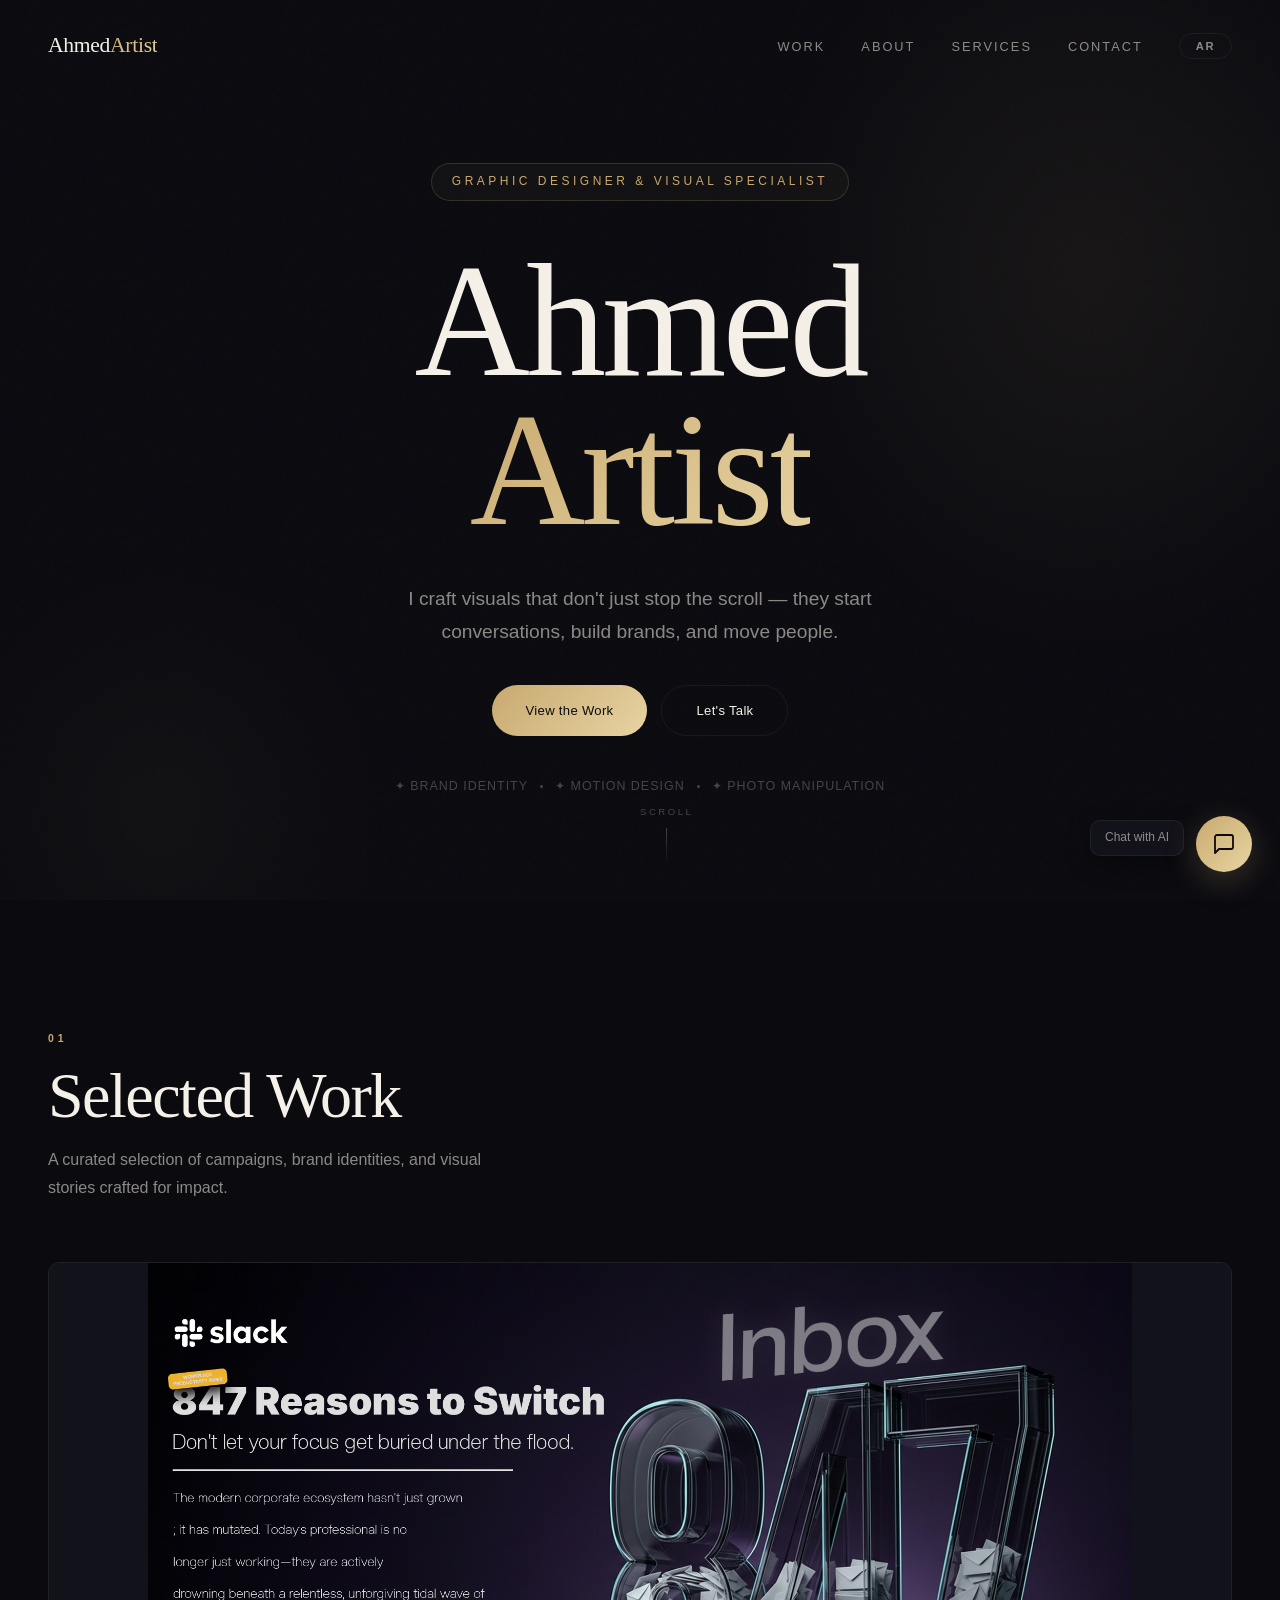
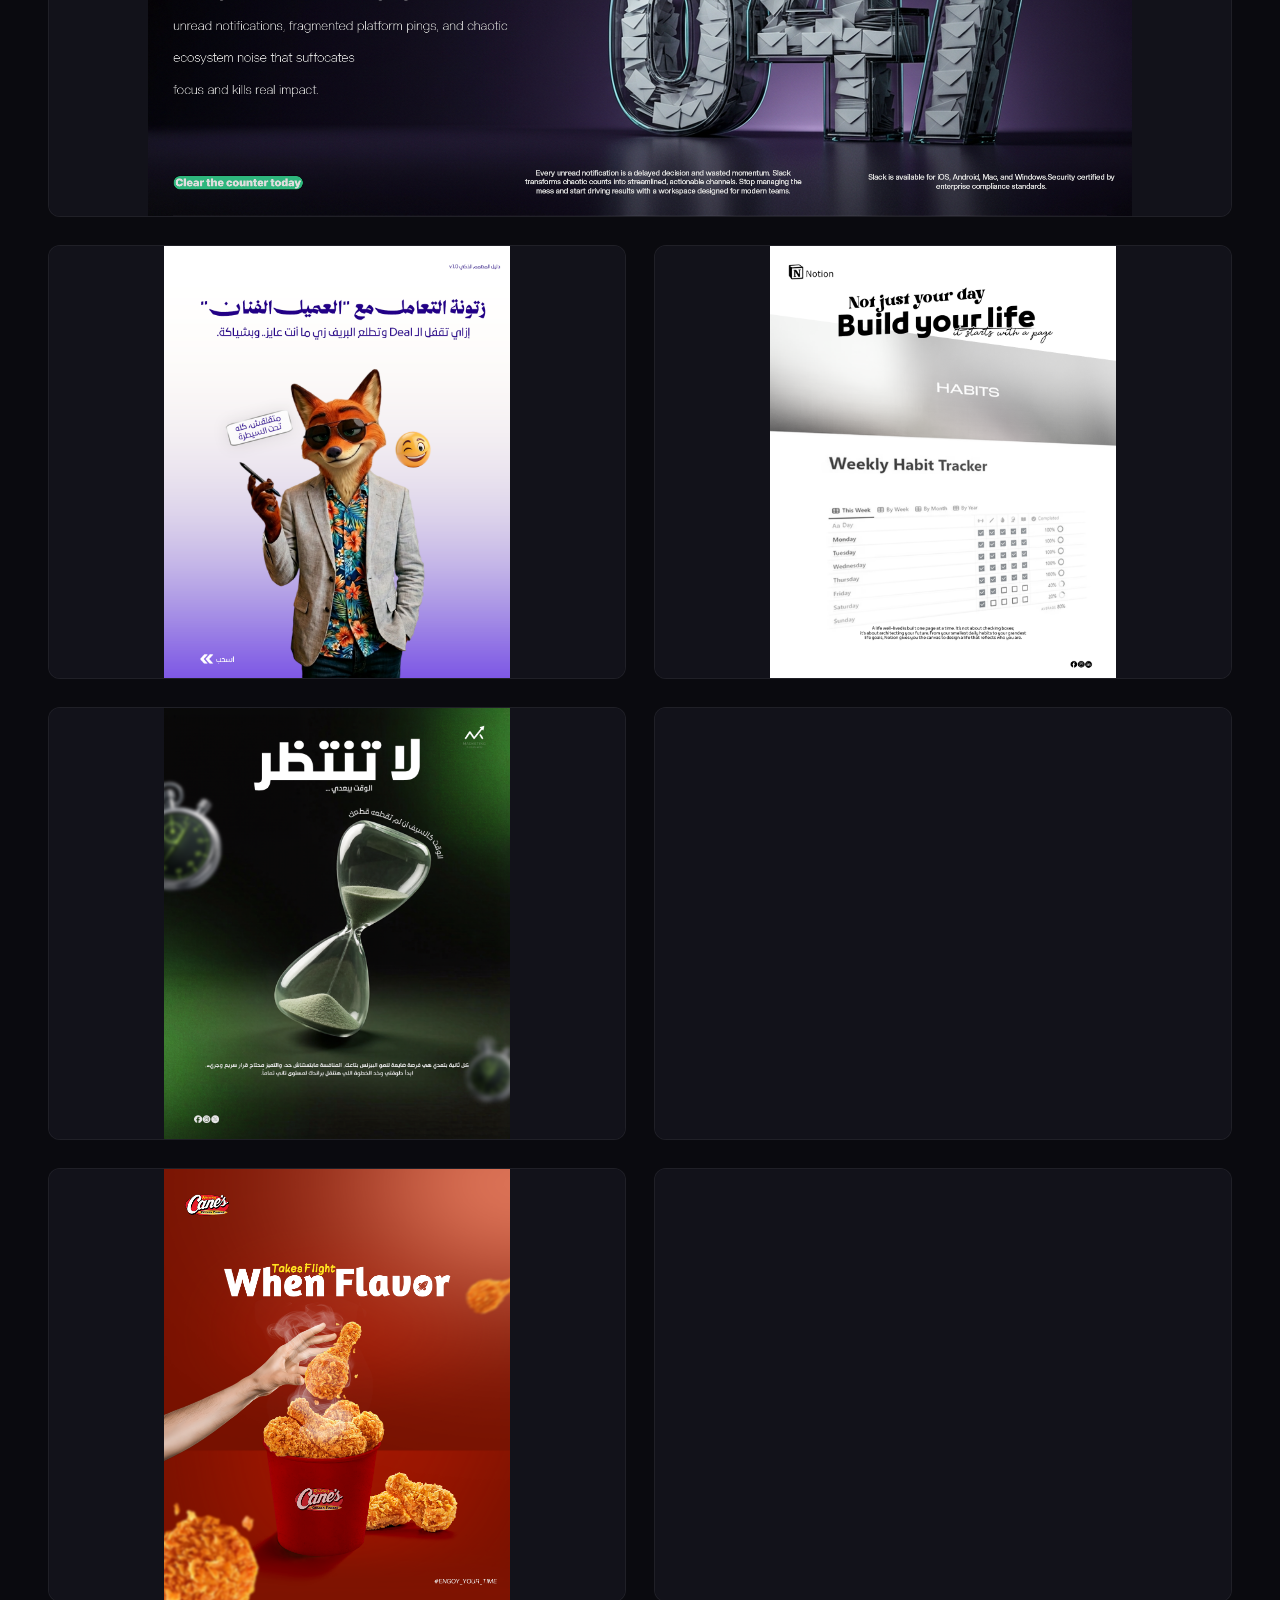
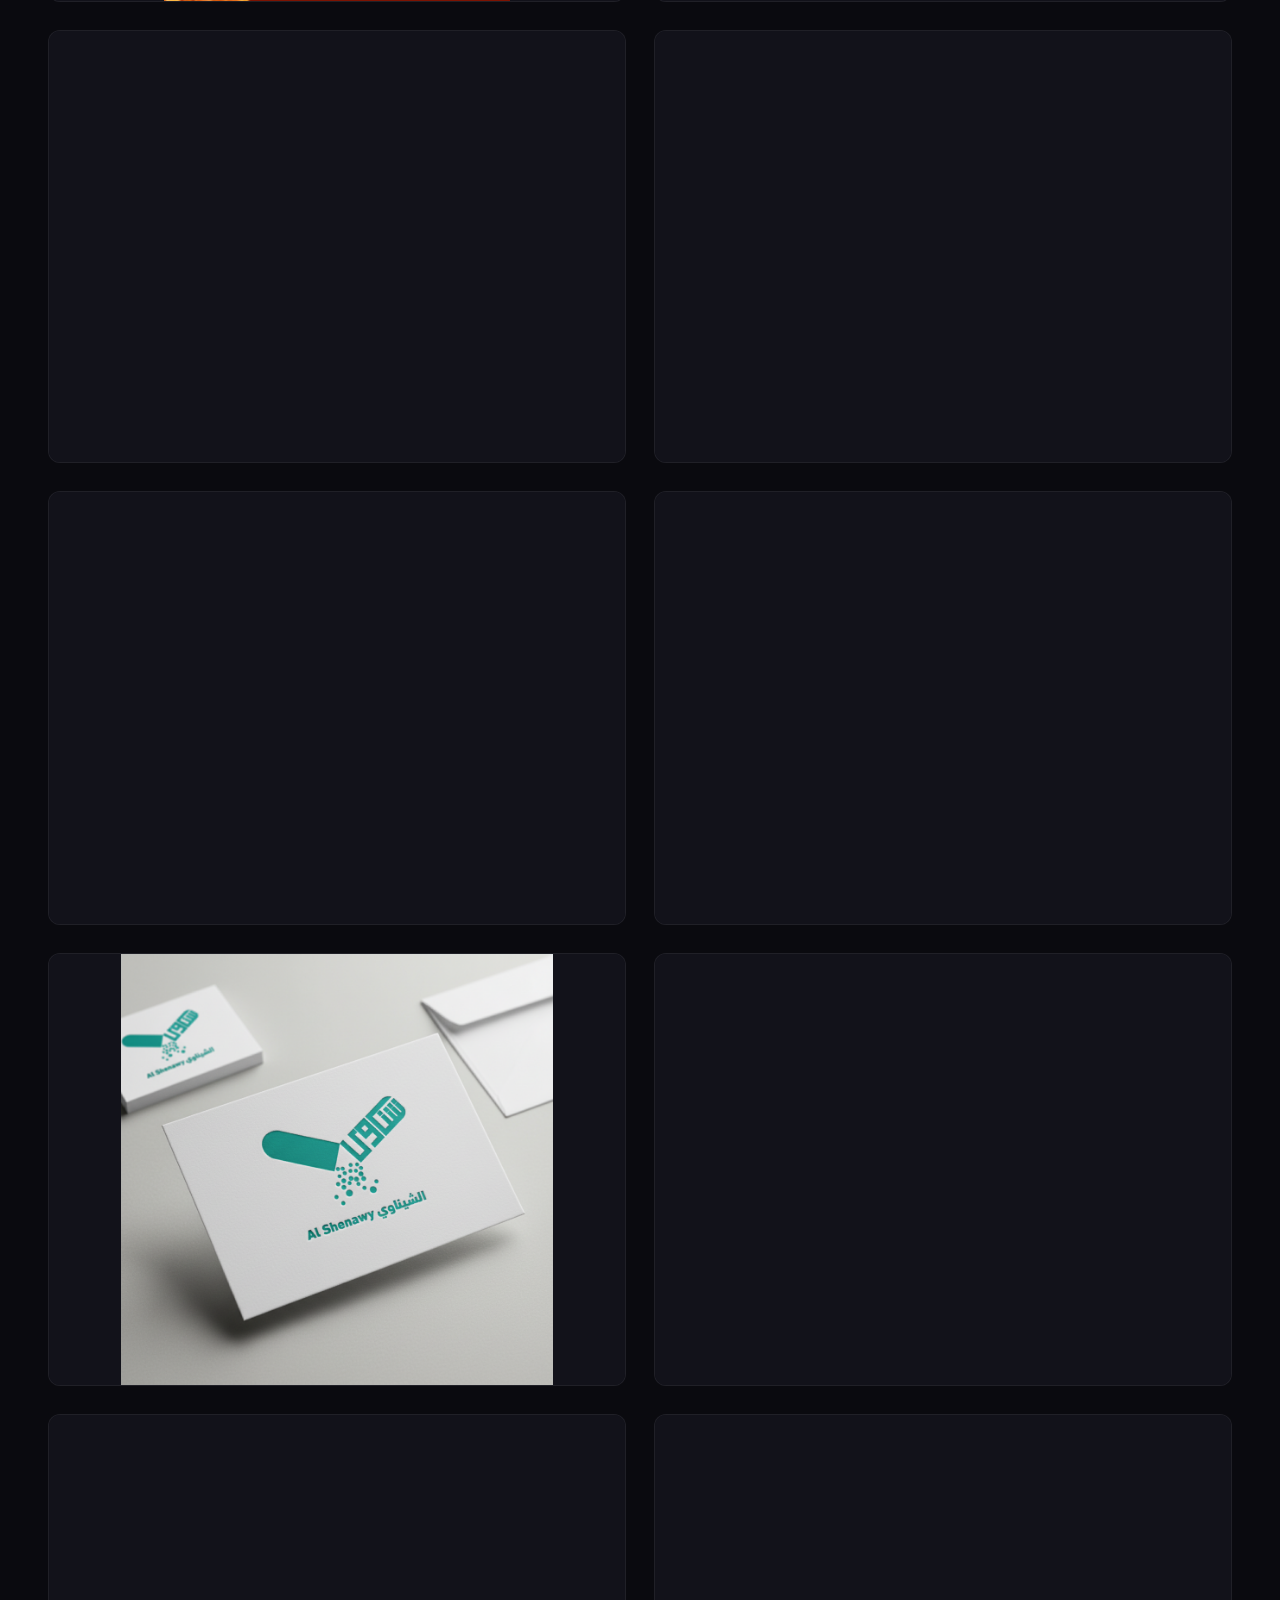
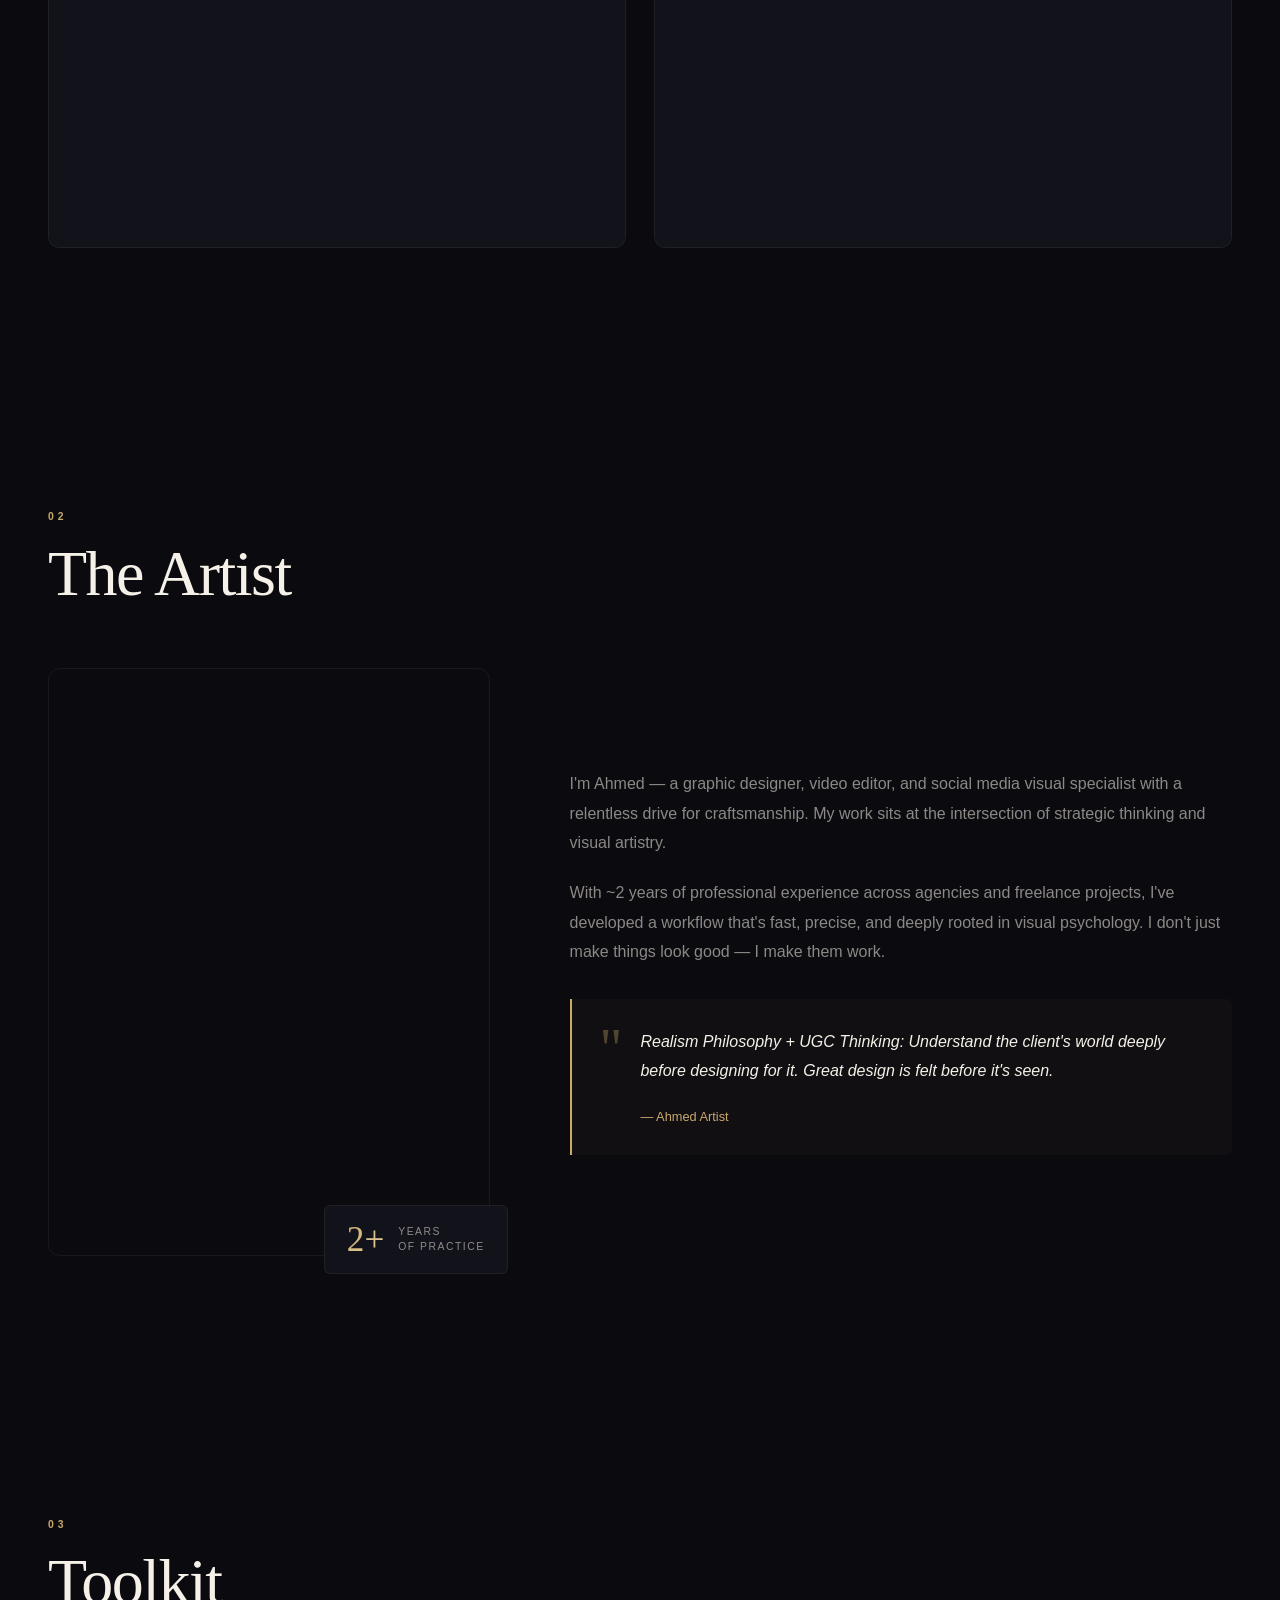
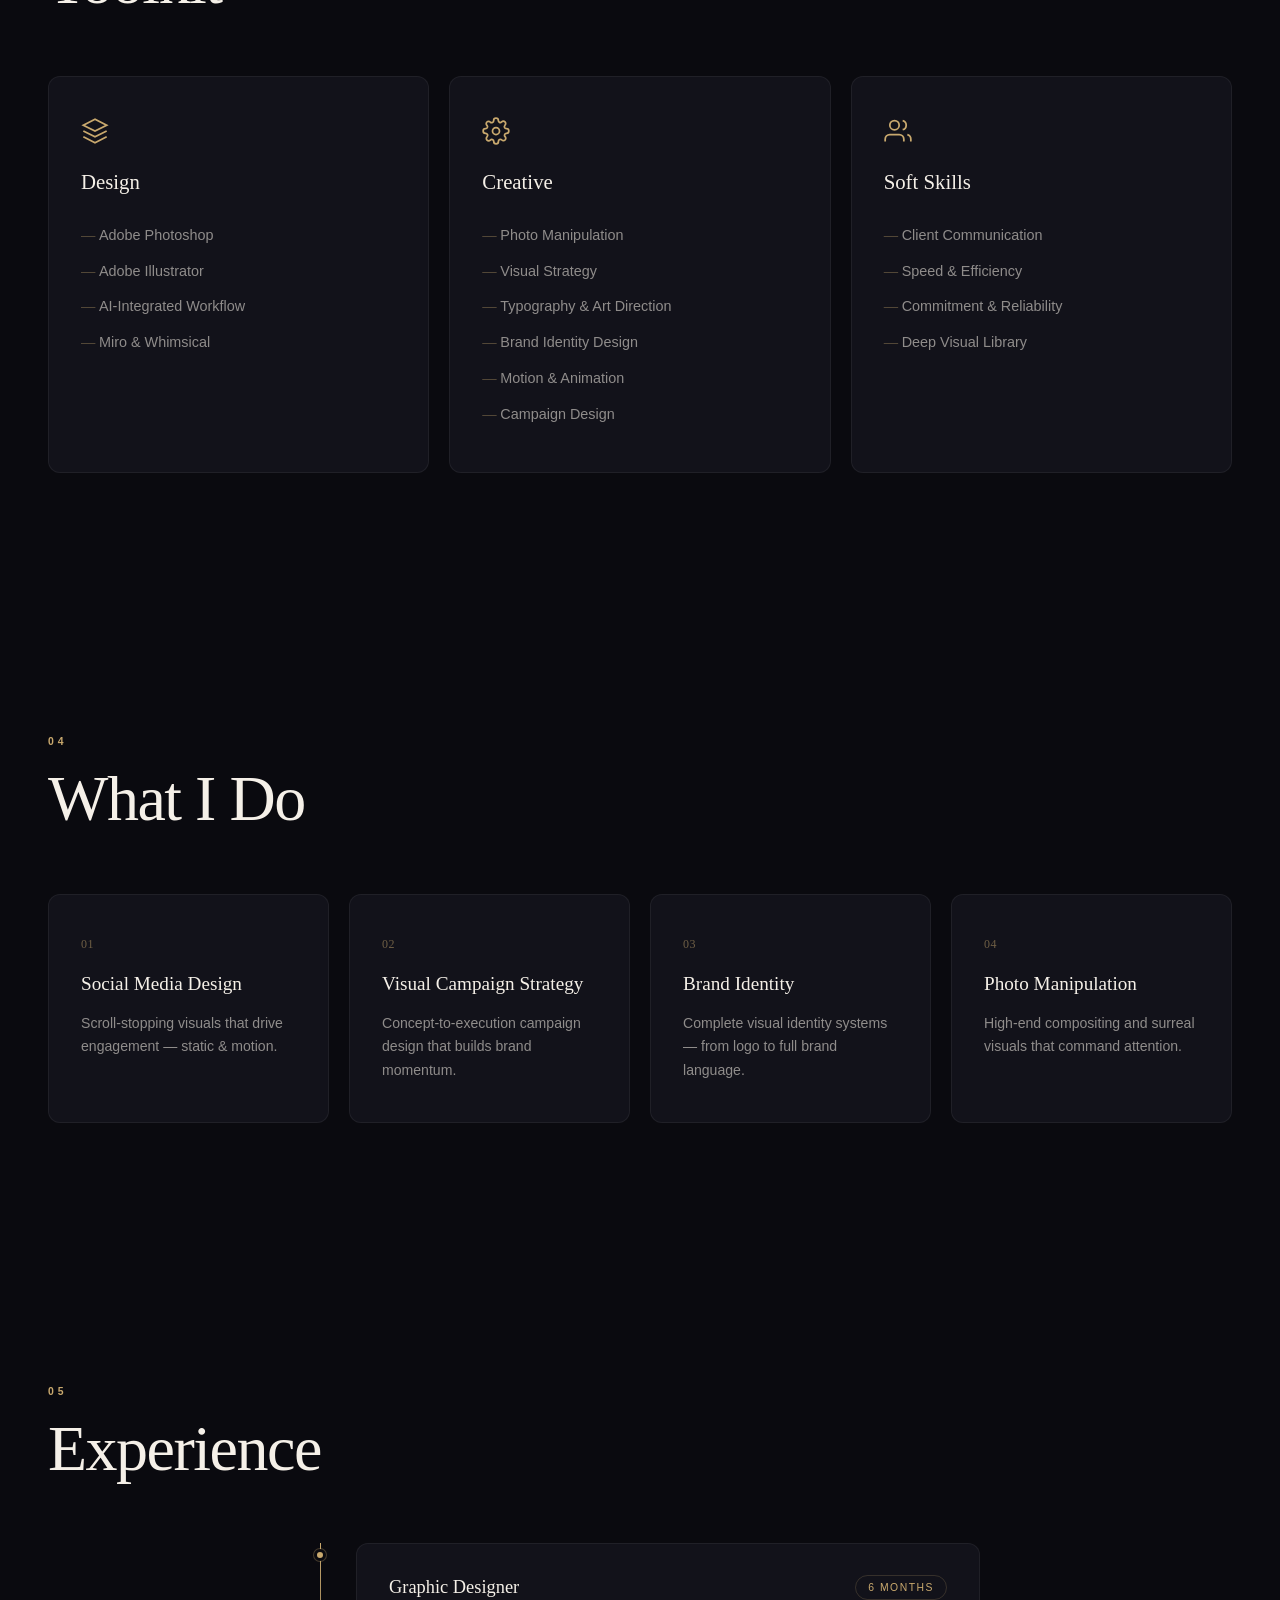
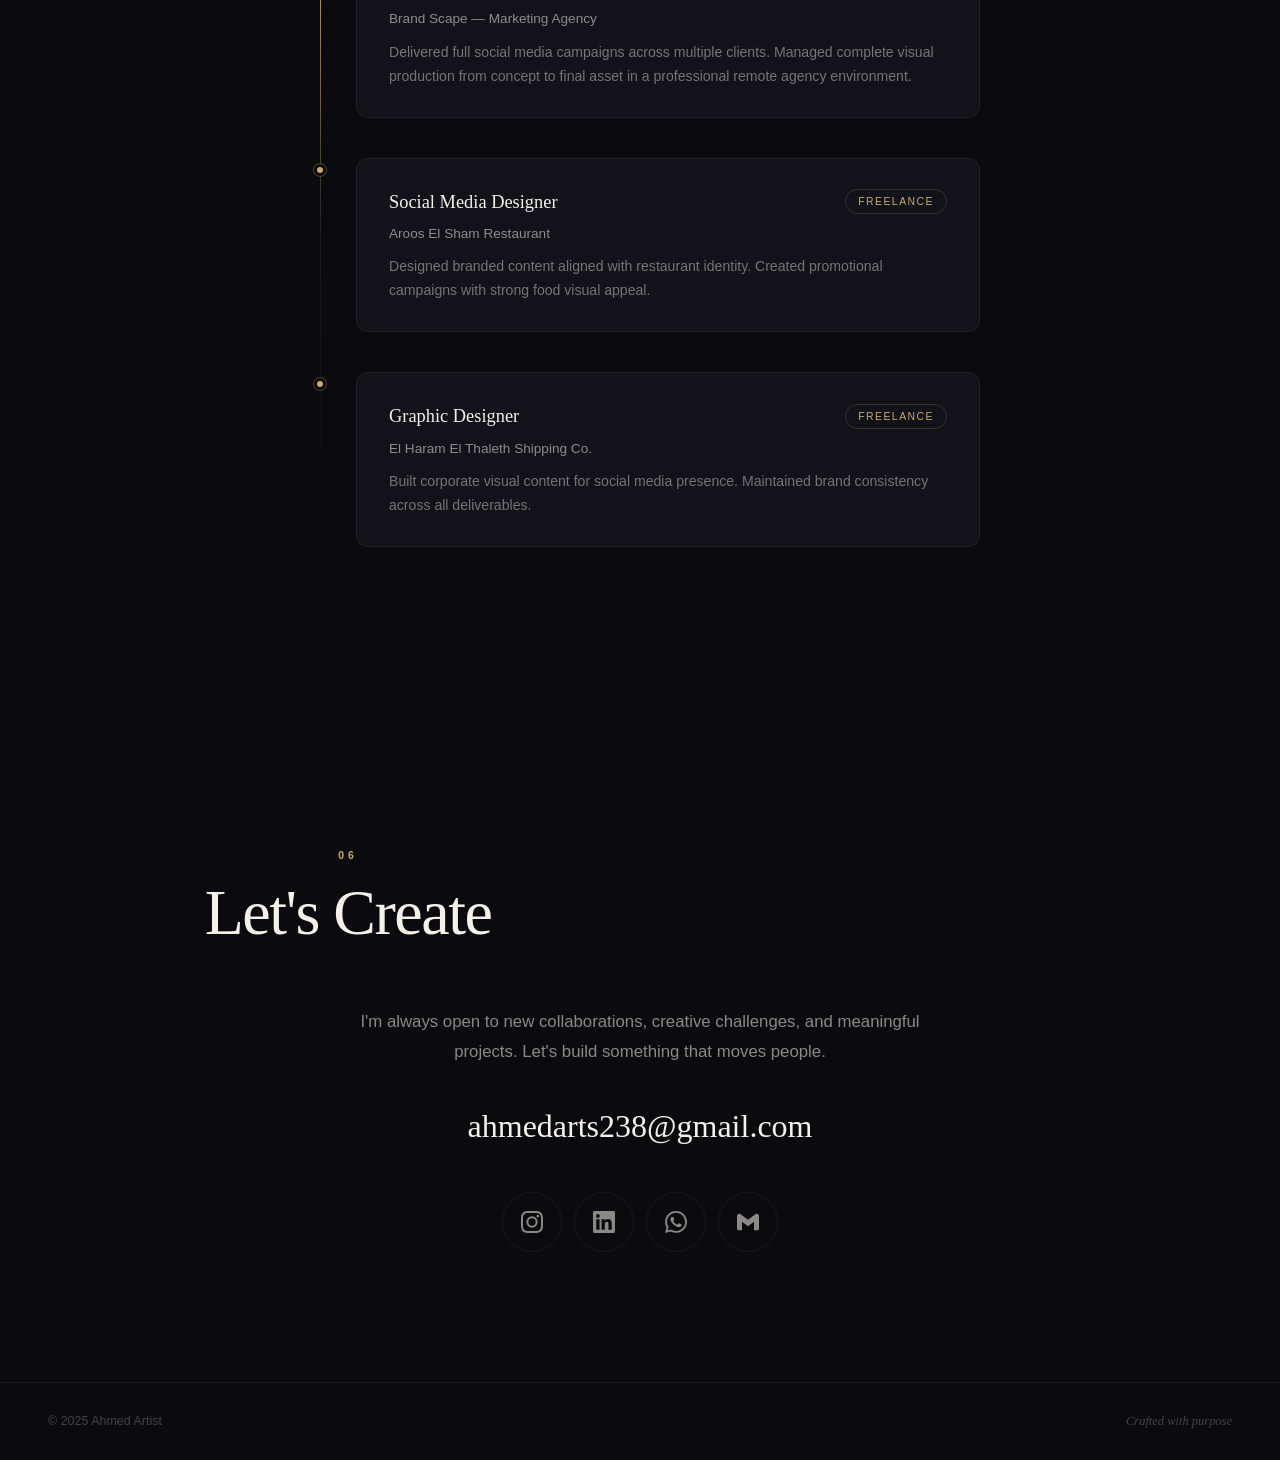
==== index.html @ 5e19f762 "Initial commit - portfolio site" ====
<!DOCTYPE html>
<html lang="en" dir="ltr">
<head>
    <meta charset="UTF-8">
    <meta name="viewport" content="width=device-width, initial-scale=1.0">
    <title>Ahmed Artist — Graphic Designer & Visual Specialist | Portfolio</title>
    <meta name="description" content="Portfolio of Ahmed Artist — Graphic Designer, Video Editor &amp; Social Media Visual Specialist. Premium brand identity, motion design, photo manipulation, and visual campaigns crafted for impact.">
    <meta name="author" content="Ahmed Artist">
    <meta name="robots" content="index, follow">
    <meta property="og:title" content="Ahmed Artist — Graphic Designer & Visual Specialist | Portfolio">
    <meta property="og:description" content="Portfolio of Ahmed Artist — Graphic Designer, Video Editor &amp; Social Media Visual Specialist. Premium brand identity, motion design, photo manipulation, and visual campaigns crafted for impact.">
    <meta property="og:type" content="website">
    <meta property="og:url" content="https://ahmedabdullaa.github.io">
    <meta property="og:image" content="https://ahmedabdullaa.github.io/ahmed-photo.jpeg">
    <meta property="og:image:width" content="1200">
    <meta property="og:image:height" content="630">
    <meta property="og:locale" content="en_US">
    <meta property="og:site_name" content="Ahmed Artist Portfolio">
    <meta name="twitter:card" content="summary_large_image">
    <meta name="twitter:title" content="Ahmed Artist — Graphic Designer & Visual Specialist | Portfolio">
    <meta name="twitter:description" content="Portfolio of Ahmed Artist — Graphic Designer, Video Editor &amp; Social Media Visual Specialist. Premium brand identity, motion design, photo manipulation, and visual campaigns crafted for impact.">
    <meta name="twitter:image" content="https://ahmedabdullaa.github.io/ahmed-photo.jpeg">
    <link rel="canonical" href="https://ahmedabdullaa.github.io">
    <link rel="alternate" hreflang="en" href="https://ahmedabdullaa.github.io">
    <link rel="alternate" hreflang="ar" href="https://ahmedabdullaa.github.io/ar">
    <link rel="alternate" hreflang="x-default" href="https://ahmedabdullaa.github.io">
    <script type="application/ld+json">
    {
      "@context": "https://schema.org",
      "@type": "Person",
      "name": "Ahmed Abdullah",
      "givenName": "Ahmed",
      "familyName": "Abdullah",
      "jobTitle": "Graphic Designer &amp; Visual Specialist",
      "url": "https://ahmedabdullaa.github.io",
      "sameAs": [
        "https://www.instagram.com/ahmed_artist1",
        "https://www.linkedin.com/in/ahmed-artist1"
      ],
      "email": "ahmedarts238@gmail.com",
      "image": "https://ahmedabdullaa.github.io/ahmed-photo.jpeg",
      "knowsAbout": ["Graphic Design", "Brand Identity", "Social Media Design", "Photo Manipulation", "Motion Design", "Visual Campaign Strategy"]
    }
    </script>
    <meta http-equiv="Content-Security-Policy" content="default-src 'self'; style-src 'self' https://fonts.googleapis.com 'unsafe-inline'; font-src 'self' https://fonts.gstatic.com; img-src 'self' blob: data:; script-src 'self'; connect-src 'self'; base-uri 'self'; form-action 'self'">

    <link rel="preconnect" href="https://fonts.googleapis.com">
    <link rel="preconnect" href="https://fonts.gstatic.com" crossorigin="anonymous">
    <link rel="preload" as="style" href="https://fonts.googleapis.com/css2?family=DM+Sans:opsz,wght@9..40,300;9..40,400;9..40,500;9..40,600&family=DM+Serif+Display:ital@0;1&display=swap" onload="this.rel='stylesheet'">
    <noscript><link href="https://fonts.googleapis.com/css2?family=DM+Sans:opsz,wght@9..40,300;9..40,400;9..40,500;9..40,600&family=DM+Serif+Display:ital@0;1&display=swap" rel="stylesheet"></noscript>
    <link rel="stylesheet" href="css/style.css">
    <link rel="icon" type="image/svg+xml" href="data:image/svg+xml,<svg xmlns='http://www.w3.org/2000/svg' viewBox='0 0 100 100'><text y='.9em' font-size='90'>✦</text></svg>">
    <link rel="icon" type="image/x-icon" href="/favicon.ico" sizes="32x32">
</head>
<body>

    <a href="#main-content" class="skip-link">Skip to content</a>

    <div class="noise" aria-hidden="true"></div>
    <div id="cursor" class="cursor" aria-hidden="true"></div>

    <nav class="nav" id="nav" aria-label="Main navigation">
        <div class="nav-inner">
            <a href="#hero" class="nav-logo">Ahmed<span class="gold">Artist</span></a>
            <ul class="nav-links" id="navLinks" role="list">
                <li><a href="#work" class="nav-link"><span data-hover="Work">Work</span></a></li>
                <li><a href="#about" class="nav-link"><span data-hover="About">About</span></a></li>
                <li><a href="#services" class="nav-link"><span data-hover="Services">Services</span></a></li>
                <li><a href="#contact" class="nav-link"><span data-hover="Contact">Contact</span></a></li>
                <li><button class="lang-btn" id="langToggle">AR</button></li>
            </ul>
            <button class="menu-toggle" id="menuToggle" aria-label="Menu" aria-controls="navLinks" aria-expanded="false">
                <span></span><span></span>
            </button>
        </div>
    </nav>

    <main id="main-content">
        <section id="hero" class="hero">
            <div class="hero-bg">
                <div class="hero-gradient"></div>
                <div class="hero-orbe"></div>
            </div>
            <div class="hero-content">
                <div class="hero-label-wrap">
                    <span class="hero-label" data-i18n="hero-label">Graphic Designer & Visual Specialist</span>
                </div>
                <h1 class="hero-title" aria-label="Ahmed Artist">
                    <span class="hero-line hero-line--first">Ahmed</span>
                    <span class="hero-line hero-line--last"><span class="gold">Artist</span></span>
                </h1>
                <p class="hero-desc" data-i18n="hero-desc">I craft visuals that don't just stop the scroll — they start conversations, build brands, and move people.</p>
                <div class="hero-cta">
                    <a href="#work" class="btn" data-i18n="cta-work">View the Work</a>
                    <a href="#contact" class="btn btn-outline" data-i18n="cta-talk">Let's Talk</a>
                </div>
                <div class="hero-meta">
                    <span data-i18n="hero-meta-1">✦ Brand Identity</span>
                    <span class="hero-meta-dot" aria-hidden="true"></span>
                    <span data-i18n="hero-meta-2">✦ Motion Design</span>
                    <span class="hero-meta-dot" aria-hidden="true"></span>
                    <span data-i18n="hero-meta-3">✦ Photo Manipulation</span>
                </div>
            </div>
            <div class="hero-scroll">
                <span>Scroll</span>
                <div class="scroll-line"></div>
            </div>
        </section>

        <section id="work" class="section work">
            <div class="section-header">
                <span class="section-number" data-i18n="section-work-num">01</span>
                <h2 class="section-title" data-i18n="section-work-title">Selected Work</h2>
                <p class="section-desc" data-i18n="section-work-desc">A curated selection of campaigns, brand identities, and visual stories crafted for impact.</p>
            </div>
            <div class="work-grid" id="workGrid">
            </div>
        </section>

        <section id="about" class="section about">
            <div class="section-header">
                <span class="section-number" data-i18n="section-about-num">02</span>
                <h2 class="section-title" data-i18n="section-about-title">The Artist</h2>
            </div>
            <div class="about-grid">
                <div class="about-visual">
                    <div class="about-frame">
                        <img src="./ahmed-photo.jpeg" alt="Ahmed Artist — Graphic Designer and Visual Specialist" loading="lazy" decoding="async">
                    </div>
                    <div class="about-badge">
                        <span class="about-badge-num" data-i18n="badge-num">2+</span>
                        <span class="about-badge-label" data-i18n="badge-label">Years<br>of Practice</span>
                    </div>
                </div>
                <div class="about-text">
                    <p data-i18n="about-p1">I'm Ahmed — a graphic designer, video editor, and social media visual specialist with a relentless drive for craftsmanship. My work sits at the intersection of strategic thinking and visual artistry.</p>
                    <p data-i18n="about-p2">With ~2 years of professional experience across agencies and freelance projects, I've developed a workflow that's fast, precise, and deeply rooted in visual psychology. I don't just make things look good — I make them work.</p>
                    <div class="about-block">
                        <div class="about-block-icon">"</div>
                        <div>
                            <p class="about-block-text" data-i18n="about-philosophy">Realism Philosophy + UGC Thinking: Understand the client's world deeply before designing for it. Great design is felt before it's seen.</p>
                            <span class="about-block-author" data-i18n="about-author">— Ahmed Artist</span>
                        </div>
                    </div>
                </div>
            </div>
        </section>

        <section class="section skills">
            <div class="section-header">
                <span class="section-number" data-i18n="section-skills-num">03</span>
                <h2 class="section-title" data-i18n="section-skills-title">Toolkit</h2>
            </div>
            <div class="skills-grid">
                <div class="skill-card">
                    <div class="skill-card-icon">
                        <svg viewBox="0 0 24 24" fill="none" stroke="currentColor" stroke-width="1.5"><path d="M12 2L2 7l10 5 10-5-10-5z"/><path d="M2 17l10 5 10-5"/><path d="M2 12l10 5 10-5"/></svg>
                    </div>
                    <h3 data-i18n="skill-design">Design</h3>
                    <ul>
                        <li>Adobe Photoshop</li>
                        <li>Adobe Illustrator</li>
                        <li>AI-Integrated Workflow</li>
                        <li>Miro & Whimsical</li>
                    </ul>
                </div>
                <div class="skill-card">
                    <div class="skill-card-icon">
                        <svg viewBox="0 0 24 24" fill="none" stroke="currentColor" stroke-width="1.5"><circle cx="12" cy="12" r="3"/><path d="M19.4 15a1.65 1.65 0 0 0 .33 1.82l.06.06a2 2 0 0 1 0 2.83 2 2 0 0 1-2.83 0l-.06-.06a1.65 1.65 0 0 0-1.82-.33 1.65 1.65 0 0 0-1 1.51V21a2 2 0 0 1-2 2 2 2 0 0 1-2-2v-.09A1.65 1.65 0 0 0 9 19.4a1.65 1.65 0 0 0-1.82.33l-.06.06a2 2 0 0 1-2.83 0 2 2 0 0 1 0-2.83l.06-.06A1.65 1.65 0 0 0 4.68 15a1.65 1.65 0 0 0-1.51-1H3a2 2 0 0 1-2-2 2 2 0 0 1 2-2h.09A1.65 1.65 0 0 0 4.6 9a1.65 1.65 0 0 0-.33-1.82l-.06-.06a2 2 0 0 1 0-2.83 2 2 0 0 1 2.83 0l.06.06A1.65 1.65 0 0 0 9 4.68a1.65 1.65 0 0 0 1-1.51V3a2 2 0 0 1 2-2 2 2 0 0 1 2 2v.09a1.65 1.65 0 0 0 1 1.51 1.65 1.65 0 0 0 1.82-.33l.06-.06a2 2 0 0 1 2.83 0 2 2 0 0 1 0 2.83l-.06.06a1.65 1.65 0 0 0-.33 1.82V9a1.65 1.65 0 0 0 1.51 1H21a2 2 0 0 1 2 2 2 2 0 0 1-2 2h-.09a1.65 1.65 0 0 0-1.51 1z"/></svg>
                    </div>
                    <h3 data-i18n="skill-creative">Creative</h3>
                    <ul>
                        <li>Photo Manipulation</li>
                        <li>Visual Strategy</li>
                        <li>Typography & Art Direction</li>
                        <li>Brand Identity Design</li>
                        <li>Motion & Animation</li>
                        <li>Campaign Design</li>
                    </ul>
                </div>
                <div class="skill-card">
                    <div class="skill-card-icon">
                        <svg viewBox="0 0 24 24" fill="none" stroke="currentColor" stroke-width="1.5"><path d="M17 21v-2a4 4 0 0 0-4-4H5a4 4 0 0 0-4 4v2"/><circle cx="9" cy="7" r="4"/><path d="M23 21v-2a4 4 0 0 0-3-3.87"/><path d="M16 3.13a4 4 0 0 1 0 7.75"/></svg>
                    </div>
                    <h3 data-i18n="skill-soft">Soft Skills</h3>
                    <ul>
                        <li>Client Communication</li>
                        <li>Speed & Efficiency</li>
                        <li>Commitment & Reliability</li>
                        <li>Deep Visual Library</li>
                    </ul>
                </div>
            </div>
        </section>

        <section class="section services">
            <div class="section-header">
                <span class="section-number" data-i18n="section-services-num">04</span>
                <h2 class="section-title" data-i18n="section-services-title">What I Do</h2>
            </div>
            <div class="services-grid">
                <div class="service-card">
                    <div class="service-card-num">01</div>
                    <h3>Social Media Design</h3>
                    <p>Scroll-stopping visuals that drive engagement — static & motion.</p>
                </div>
                <div class="service-card">
                    <div class="service-card-num">02</div>
                    <h3>Visual Campaign Strategy</h3>
                    <p>Concept-to-execution campaign design that builds brand momentum.</p>
                </div>
                <div class="service-card">
                    <div class="service-card-num">03</div>
                    <h3>Brand Identity</h3>
                    <p>Complete visual identity systems — from logo to full brand language.</p>
                </div>
                <div class="service-card">
                    <div class="service-card-num">04</div>
                    <h3>Photo Manipulation</h3>
                    <p>High-end compositing and surreal visuals that command attention.</p>
                </div>
            </div>
        </section>

        <section class="section experience">
            <div class="section-header">
                <span class="section-number" data-i18n="section-exp-num">05</span>
                <h2 class="section-title" data-i18n="section-exp-title">Experience</h2>
            </div>
            <div class="timeline">
                <div class="timeline-item">
                    <div class="timeline-dot"></div>
                    <div class="timeline-card">
                        <div class="timeline-head">
                            <h3>Graphic Designer</h3>
                            <span class="timeline-tag">6 months</span>
                        </div>
                        <h4>Brand Scape — Marketing Agency</h4>
                        <p>Delivered full social media campaigns across multiple clients. Managed complete visual production from concept to final asset in a professional remote agency environment.</p>
                    </div>
                </div>
                <div class="timeline-item">
                    <div class="timeline-dot"></div>
                    <div class="timeline-card">
                        <div class="timeline-head">
                            <h3>Social Media Designer</h3>
                            <span class="timeline-tag">Freelance</span>
                        </div>
                        <h4>Aroos El Sham Restaurant</h4>
                        <p>Designed branded content aligned with restaurant identity. Created promotional campaigns with strong food visual appeal.</p>
                    </div>
                </div>
                <div class="timeline-item">
                    <div class="timeline-dot"></div>
                    <div class="timeline-card">
                        <div class="timeline-head">
                            <h3>Graphic Designer</h3>
                            <span class="timeline-tag">Freelance</span>
                        </div>
                        <h4>El Haram El Thaleth Shipping Co.</h4>
                        <p>Built corporate visual content for social media presence. Maintained brand consistency across all deliverables.</p>
                    </div>
                </div>
            </div>
        </section>

        <section id="contact" class="section contact">
            <div class="section-header">
                <span class="section-number" data-i18n="section-contact-num">06</span>
                <h2 class="section-title" data-i18n="section-contact-title">Let's Create</h2>
            </div>
            <div class="contact-body">
                <p class="contact-text" data-i18n="contact-text">I'm always open to new collaborations, creative challenges, and meaningful projects. Let's build something that moves people.</p>
                <a href="mailto:ahmedarts238@gmail.com" class="contact-email" data-i18n="contact-email">ahmedarts238@gmail.com</a>
                <div class="contact-socials">
                    <a href="https://www.instagram.com/ahmed_artist1/" target="_blank" rel="noopener noreferrer" class="contact-social-link" data-label="Instagram" aria-label="Instagram">
                        <svg viewBox="0 0 24 24"><path d="M12 2.163c3.204 0 3.584.012 4.85.07 3.252.148 4.771 1.691 4.919 4.919.058 1.265.069 1.645.069 4.849 0 3.205-.012 3.584-.069 4.849-.149 3.225-1.664 4.771-4.919 4.919-1.266.058-1.644.07-4.85.07-3.204 0-3.584-.012-4.849-.07-3.26-.149-4.771-1.699-4.919-4.92-.058-1.265-.07-1.644-.07-4.849 0-3.204.013-3.583.07-4.849.149-3.227 1.664-4.771 4.919-4.919 1.266-.057 1.645-.069 4.849-.069zM12 0C8.741 0 8.333.014 7.053.072 2.695.272.273 2.69.073 7.052.014 8.333 0 8.741 0 12c0 3.259.014 3.668.072 4.948.2 4.358 2.618 6.78 6.98 6.98C8.333 23.986 8.741 24 12 24c3.259 0 3.668-.014 4.948-.072 4.354-.2 6.782-2.618 6.979-6.98.059-1.28.073-1.689.073-4.948 0-3.259-.014-3.667-.072-4.947-.196-4.354-2.617-6.78-6.979-6.98C15.668.014 15.259 0 12 0zm0 5.838a6.162 6.162 0 100 12.324 6.162 6.162 0 000-12.324zM12 16a4 4 0 110-8 4 4 0 010 8zm6.406-11.845a1.44 1.44 0 100 2.881 1.44 1.44 0 000-2.881z"/></svg>
                    </a>
                    <a href="https://www.linkedin.com/in/ahmed-artist1/" target="_blank" rel="noopener noreferrer" class="contact-social-link" data-label="LinkedIn" aria-label="LinkedIn">
                        <svg viewBox="0 0 24 24"><path d="M20.447 20.452h-3.554v-5.569c0-1.328-.027-3.037-1.852-3.037-1.853 0-2.136 1.445-2.136 2.939v5.667H9.351V9h3.414v1.561h.046c.477-.9 1.637-1.85 3.37-1.85 3.601 0 4.267 2.37 4.267 5.455v6.286zM5.337 7.433a2.062 2.062 0 01-2.063-2.065 2.064 2.064 0 112.063 2.065zm1.782 13.019H3.555V9h3.564v11.452zM22.225 0H1.771C.792 0 0 .774 0 1.729v20.542C0 23.227.792 24 1.771 24h20.451C23.2 24 24 23.227 24 22.271V1.729C24 .774 23.2 0 22.222 0h.003z"/></svg>
                    </a>
                    <a href="https://wa.me/201024807590" target="_blank" rel="noopener noreferrer" class="contact-social-link" data-label="WhatsApp" aria-label="WhatsApp">
                        <svg viewBox="0 0 24 24"><path d="M17.472 14.382c-.297-.149-1.758-.867-2.03-.967-.273-.099-.471-.148-.67.15-.197.297-.767.966-.94 1.164-.173.199-.347.223-.644.075-.297-.15-1.255-.463-2.39-1.475-.883-.788-1.48-1.761-1.653-2.059-.173-.297-.018-.458.13-.606.134-.133.298-.347.446-.52.149-.174.198-.298.298-.497.099-.198.05-.371-.025-.52-.075-.149-.669-1.612-.916-2.207-.242-.579-.487-.5-.669-.51-.173-.008-.371-.01-.57-.01-.198 0-.52.074-.792.372-.272.297-1.04 1.016-1.04 2.479 0 1.462 1.065 2.875 1.213 3.074.149.198 2.096 3.2 5.077 4.487.709.306 1.262.489 1.694.625.712.227 1.36.195 1.871.118.571-.085 1.758-.719 2.006-1.413.248-.694.248-1.289.173-1.413-.074-.124-.272-.198-.57-.347m-5.421 7.403h-.004a9.87 9.87 0 01-5.031-1.378l-.361-.214-3.741.982.998-3.648-.235-.374a9.86 9.86 0 01-1.51-5.26c.001-5.45 4.436-9.884 9.888-9.884 2.64 0 5.122 1.03 6.988 2.898a9.825 9.825 0 012.893 6.994c-.003 5.45-4.437 9.884-9.885 9.884m8.413-18.297A11.815 11.815 0 0012.05 0C5.495 0 .16 5.335.157 11.892c0 2.096.547 4.142 1.588 5.945L.057 24l6.305-1.654a11.882 11.882 0 005.683 1.448h.005c6.554 0 11.89-5.335 11.893-11.893a11.821 11.821 0 00-3.48-8.413z"/></svg>
                    </a>
                    <a href="https://mail.google.com/mail/?view=cm&to=ahmedarts238@gmail.com" target="_blank" rel="noopener noreferrer" class="contact-social-link" data-label="Email" aria-label="Email">
                        <svg viewBox="0 0 24 24"><path d="M24 5.457v13.909c0 .904-.732 1.636-1.636 1.636h-3.819V11.73L12 16.64l-6.545-4.91v9.273H1.636A1.636 1.636 0 010 19.366V5.457c0-2.023 2.309-3.178 3.927-1.964L5.455 4.64 12 9.548l6.545-4.91 1.528-1.145C21.691 2.28 24 3.434 24 5.457z"/></svg>
                    </a>
                </div>
            </div>
        </section>
    </main>

    <footer class="footer">
        <div class="footer-inner">
            <span class="footer-copy" data-i18n="footer-copy">© 2025 Ahmed Artist</span>
            <span class="footer-quote" data-i18n="footer-quote">Crafted with purpose</span>
        </div>
    </footer>

    <div class="modal" id="projectModal" role="dialog" aria-modal="true" aria-label="Project details">
        <div class="modal-overlay" id="modalOverlay"></div>
        <div class="modal-content">
            <button class="modal-close" id="modalClose" aria-label="Close">
                <svg viewBox="0 0 24 24" fill="none" stroke="currentColor" stroke-width="1.5"><line x1="18" y1="6" x2="6" y2="18"/><line x1="6" y1="6" x2="18" y2="18"/></svg>
            </button>
            <div class="modal-body" id="modalBody"></div>
        </div>
    </div>

    <script src="js/script.js"></script>
    <script src="chatbot-loader.js"></script>
</body>
</html>
---- css/style.css ----
:root {
    --bg: #0a0a0f;
    --bg-alt: #0e0e16;
    --surface: #12121a;
    --surface-hover: #1a1a28;
    --border: rgba(255, 255, 255, 0.06);
    --border-hover: rgba(255, 255, 255, 0.12);
    --text: #F5F0E8;
    --text-secondary: rgba(245, 240, 232, 0.55);
    --text-muted: rgba(245, 240, 232, 0.25);
    --gold: #C9A96E;
    --gold-light: #E8D5A3;
    --gold-dark: #A8894E;
    --gold-gradient: linear-gradient(135deg, #C9A96E, #E8D5A3);
    --font-display: 'DM Serif Display', Georgia, serif;
    --font-body: 'DM Sans', -apple-system, sans-serif;
    --radius: 12px;
    --radius-sm: 6px;
    --ease-out: cubic-bezier(0.22, 1, 0.36, 1);
    --ease-in-out: cubic-bezier(0.65, 0, 0.35, 1);
    --transition: 0.6s var(--ease-out);
    --transition-fast: 0.3s var(--ease-out);
}

* { margin: 0; padding: 0; box-sizing: border-box; }

:focus-visible {
    outline: 2px solid var(--gold);
    outline-offset: 3px;
}

.skip-link {
    position: absolute;
    top: -100%;
    left: 16px;
    z-index: 10001;
    padding: 10px 20px;
    background: var(--gold);
    color: var(--bg);
    font-weight: 600;
    font-size: 0.85rem;
    border-radius: 0 0 var(--radius-sm) var(--radius-sm);
    transition: top 0.25s ease;
    text-decoration: none;
}
.skip-link:focus { top: 0; }

html {
    scroll-behavior: smooth;
    scroll-padding-top: 80px;
    background: var(--bg);
}

body {
    font-family: var(--font-body);
    background: var(--bg);
    color: var(--text);
    line-height: 1.65;
    overflow-x: hidden;
    -webkit-font-smoothing: antialiased;
}

::selection { background: rgba(201, 169, 110, 0.3); color: var(--text); }
::-webkit-scrollbar { width: 6px; }
::-webkit-scrollbar-track { background: transparent; }
::-webkit-scrollbar-thumb { background: rgba(201, 169, 110, 0.25); border-radius: 3px; }

img { max-width: 100%; display: block; }
a { color: inherit; text-decoration: none; }
ul { list-style: none; }

.gold {
    background: var(--gold-gradient);
    -webkit-background-clip: text;
    -webkit-text-fill-color: transparent;
    background-clip: text;
}

.noise {
    position: fixed;
    top: 0; left: 0;
    width: 100vw; height: 100vh;
    pointer-events: none;
    z-index: 9999;
    opacity: 0.03;
    background-image: url("data:image/svg+xml,%3Csvg viewBox='0 0 256 256' xmlns='http://www.w3.org/2000/svg'%3E%3Cfilter id='n'%3E%3CfeTurbulence type='fractalNoise' baseFrequency='0.9' numOctaves='4' stitchTiles='stitch'/%3E%3C/filter%3E%3Crect width='100%25' height='100%25' filter='url(%23n)'/%3E%3C/svg%3E");
    background-repeat: repeat;
    background-size: 256px 256px;
}

@media (hover: none) {
    .noise { opacity: 0.015; }
}

.cursor {
    position: fixed;
    top: 0; left: 0;
    width: 12px; height: 12px;
    background: var(--gold);
    border-radius: 50%;
    pointer-events: none;
    z-index: 99999;
    opacity: 0;
    transition: width 0.25s ease, height 0.25s ease, opacity 0.25s ease;
}

@media (pointer: coarse) {
    .cursor { display: none; }
}

.nav {
    position: fixed;
    top: 0; left: 0; right: 0;
    z-index: 1000;
    padding: 28px 0;
    transition: background var(--transition), padding var(--transition), border var(--transition);
}
.nav.scrolled {
    background: rgba(10, 10, 15, 0.88);
    backdrop-filter: blur(28px);
    -webkit-backdrop-filter: blur(28px);
    padding: 18px 0;
    border-bottom: 1px solid var(--border);
}
.nav-inner {
    max-width: 1300px;
    margin: 0 auto;
    padding: 0 48px;
    display: flex;
    justify-content: space-between;
    align-items: center;
}
.nav-logo {
    font-family: var(--font-display);
    font-size: 1.35rem;
    letter-spacing: -0.3px;
}
.nav-links {
    display: flex;
    align-items: center;
    gap: 36px;
    list-style: none;
}
.nav-link {
    font-size: 0.8rem;
    font-weight: 500;
    color: var(--text-secondary);
    text-transform: uppercase;
    letter-spacing: 2px;
    transition: color var(--transition-fast);
    position: relative;
}
.nav-link span {
    display: inline-block;
    position: relative;
}
.nav-link span::after {
    content: attr(data-hover);
    position: absolute;
    top: 0; left: 0;
    width: 0;
    color: var(--text);
    overflow: hidden;
    transition: width var(--transition);
    white-space: nowrap;
}
.nav-link:hover span::after,
.nav-link:focus-visible span::after {
    width: 100%;
}

.lang-btn {
    background: none;
    border: 1px solid var(--border);
    color: var(--text-secondary);
    padding: 6px 16px;
    border-radius: 20px;
    font-family: var(--font-body);
    font-size: 0.7rem;
    font-weight: 600;
    letter-spacing: 1.5px;
    cursor: pointer;
    transition: all var(--transition-fast);
}
.lang-btn:hover,
.lang-btn:focus-visible {
    border-color: var(--gold);
    color: var(--gold);
}

.menu-toggle {
    display: none;
    background: none;
    border: none;
    width: 28px; height: 20px;
    flex-direction: column;
    justify-content: space-between;
    cursor: pointer;
    z-index: 1001;
}
.menu-toggle span {
    display: block;
    width: 100%; height: 1.5px;
    background: var(--text);
    transition: all var(--transition-fast);
    transform-origin: center;
}
.menu-toggle.active span:nth-child(1) { transform: rotate(45deg) translateY(7px); }
.menu-toggle.active span:nth-child(2) { transform: rotate(-45deg) translateY(-7px); }

.hero {
    min-height: 100vh;
    display: flex;
    align-items: center;
    position: relative;
    padding: 140px 48px 80px;
    overflow: hidden;
}
.hero-bg {
    position: absolute;
    top: 0; left: 0;
    width: 100%; height: 100%;
    pointer-events: none;
}
.hero-gradient {
    position: absolute;
    top: -20%; right: -15%;
    width: 60%; height: 100%;
    background: radial-gradient(ellipse at center, rgba(201, 169, 110, 0.07) 0%, transparent 60%);
    animation: heroDrift 14s ease-in-out infinite alternate;
}
.hero-orbe {
    position: absolute;
    bottom: -25%; left: -10%;
    width: 45%; height: 70%;
    background: radial-gradient(ellipse at center, rgba(201, 169, 110, 0.035) 0%, transparent 55%);
    animation: heroDrift 18s ease-in-out infinite alternate-reverse;
}
@keyframes heroDrift {
    0% { transform: translate(0, 0) scale(1); }
    100% { transform: translate(6%, 10%) scale(1.15); }
}

.hero-content {
    position: relative;
    z-index: 2;
    max-width: 880px;
    margin: 0 auto;
    text-align: center;
}
.hero-label-wrap {
    margin-bottom: 36px;
    overflow: hidden;
}
.hero-label {
    display: inline-block;
    font-size: 0.75rem;
    text-transform: uppercase;
    letter-spacing: 3.5px;
    color: var(--gold);
    font-weight: 500;
    padding: 8px 20px;
    border: 1px solid rgba(201, 169, 110, 0.2);
    border-radius: 100px;
    background: rgba(201, 169, 110, 0.04);
    opacity: 0;
    animation: labelFade 0.8s var(--ease-out) 0.3s forwards;
}
@keyframes labelFade {
    to { opacity: 1; }
}
.hero-title {
    margin-bottom: 28px;
}
.hero-line {
    display: block;
    font-family: var(--font-display);
    font-size: clamp(4.5rem, 14vw, 10rem);
    font-weight: 400;
    line-height: 1.05;
    letter-spacing: -4px;
    opacity: 0;
    transform: translateY(80px);
}
.hero-line--first {
    animation: heroSlide 1s var(--ease-out) 0.5s forwards;
}
.hero-line--last {
    animation: heroSlide 1s var(--ease-out) 0.7s forwards;
    margin-top: -0.12em;
}
@keyframes heroSlide {
    to { opacity: 1; transform: translateY(0); }
}

.hero-desc {
    font-size: clamp(1.05rem, 1.5vw, 1.2rem);
    color: var(--text-secondary);
    max-width: 560px;
    margin: 0 auto 36px;
    line-height: 1.75;
    opacity: 0;
    animation: fadeUp 0.8s var(--ease-out) 1s forwards;
}
.hero-cta {
    display: flex;
    gap: 14px;
    justify-content: center;
    flex-wrap: wrap;
    opacity: 0;
    animation: fadeUp 0.8s var(--ease-out) 1.2s forwards;
}
.hero-meta {
    display: flex;
    gap: 12px;
    justify-content: center;
    align-items: center;
    flex-wrap: wrap;
    margin-top: 40px;
    font-size: 0.78rem;
    color: var(--text-muted);
    letter-spacing: 1px;
    text-transform: uppercase;
    opacity: 0;
    animation: fadeUp 0.8s var(--ease-out) 1.4s forwards;
}
.hero-meta-dot {
    width: 3px; height: 3px;
    border-radius: 50%;
    background: var(--text-muted);
    display: inline-block;
}

@keyframes fadeUp {
    to { opacity: 1; transform: translateY(0); }
}

.hero-scroll {
    position: absolute;
    bottom: 36px;
    left: 50%;
    transform: translateX(-50%);
    display: flex;
    flex-direction: column;
    align-items: center;
    gap: 8px;
    color: var(--text-muted);
    font-size: 0.6rem;
    text-transform: uppercase;
    letter-spacing: 2.5px;
    opacity: 0;
    animation: fadeUp 0.8s var(--ease-out) 2s forwards;
}
.scroll-line {
    width: 1px; height: 36px;
    background: linear-gradient(to bottom, var(--text-muted), transparent);
    animation: scrollPulse 2.5s ease-in-out infinite;
}
@keyframes scrollPulse {
    0%, 100% { opacity: 0.2; transform: scaleY(1); }
    50% { opacity: 1; transform: scaleY(1.4); }
}

.btn {
    display: inline-flex;
    align-items: center;
    gap: 8px;
    padding: 14px 34px;
    border-radius: 100px;
    font-family: var(--font-body);
    font-size: 0.82rem;
    font-weight: 500;
    letter-spacing: 0.3px;
    cursor: pointer;
    transition: all var(--transition);
    border: none;
    background: var(--gold-gradient);
    color: var(--bg);
}
.btn:hover {
    transform: translateY(-3px);
    box-shadow: 0 14px 40px rgba(201, 169, 110, 0.25);
}
.btn-outline {
    background: transparent;
    border: 1px solid var(--border);
    color: var(--text);
}
.btn-outline:hover {
    border-color: var(--gold);
    color: var(--gold);
    box-shadow: none;
}

.section {
    padding: 130px 48px;
    max-width: 1300px;
    margin: 0 auto;
}
.section-header {
    margin-bottom: 60px;
    max-width: 600px;
}
.section-number {
    font-size: 0.65rem;
    font-weight: 600;
    text-transform: uppercase;
    letter-spacing: 4px;
    color: var(--gold);
    display: block;
    margin-bottom: 14px;
}
.section-title {
    font-family: var(--font-display);
    font-size: clamp(2.8rem, 5vw, 4.2rem);
    font-weight: 400;
    letter-spacing: -1.5px;
    line-height: 1.08;
}
.section-desc {
    color: var(--text-secondary);
    font-size: 1rem;
    margin-top: 16px;
    max-width: 480px;
    line-height: 1.75;
}

.work-grid {
    display: grid;
    grid-template-columns: repeat(2, 1fr);
    gap: 28px;
}
.work-card {
    position: relative;
    border-radius: var(--radius);
    overflow: hidden;
    cursor: pointer;
    aspect-ratio: 4/3;
    background: var(--surface);
    border: 1px solid var(--border);
    transition: all 0.6s var(--ease-out);
    isolation: isolate;
}
.work-card--featured {
    grid-column: 1 / -1;
    aspect-ratio: 16/7.5;
}
.work-card:hover {
    border-color: rgba(201, 169, 110, 0.25);
    transform: translateY(-6px);
    box-shadow: 0 30px 70px rgba(0, 0, 0, 0.45);
}
.work-card:focus-visible {
    outline: 2px solid var(--gold);
    outline-offset: 3px;
    border-color: var(--gold);
    transform: translateY(-6px);
    box-shadow: 0 30px 70px rgba(0, 0, 0, 0.45);
}
.work-card img {
    width: 100%; height: 100%;
    object-fit: contain;
    transition: transform 0.8s var(--ease-out);
    background: var(--surface);
}
.work-card:hover img { transform: scale(1.06); }
.work-card--featured:hover img { transform: scale(1.04); }
.work-card-overlay {
    position: absolute;
    inset: 0;
    background: linear-gradient(to top, rgba(10, 10, 15, 0.92) 0%, rgba(10, 10, 15, 0.2) 45%, transparent 65%);
    opacity: 0;
    transition: opacity 0.5s ease;
    display: flex;
    flex-direction: column;
    justify-content: flex-end;
    padding: 32px;
}
.work-card:hover .work-card-overlay { opacity: 1; }
.work-card-tags {
    position: absolute;
    top: 20px;
    left: 24px;
    display: flex;
    gap: 8px;
    opacity: 0;
    transform: translateY(-10px);
    transition: all 0.4s ease;
}
.work-card:hover .work-card-tags {
    opacity: 1;
    transform: translateY(0);
}
.work-card-tags span {
    font-size: 0.6rem;
    text-transform: uppercase;
    letter-spacing: 2px;
    padding: 4px 14px;
    border-radius: 100px;
    background: rgba(201, 169, 110, 0.12);
    color: var(--gold);
    border: 1px solid rgba(201, 169, 110, 0.2);
}
.work-card-title {
    font-family: var(--font-display);
    font-size: clamp(1rem, 1.5vw, 1.3rem);
    letter-spacing: -0.3px;
    transform: translateY(14px);
    transition: transform 0.5s var(--ease-out);
}
.work-card:hover .work-card-title { transform: translateY(0); }
.work-card-sub {
    font-size: 0.78rem;
    color: var(--gold);
    margin-top: 6px;
    transform: translateY(14px);
    transition: transform 0.5s var(--ease-out) 0.05s;
    display: flex;
    align-items: center;
    gap: 6px;
}
.work-card-sub::after {
    content: '→';
    transition: transform 0.3s ease;
}
.work-card:hover .work-card-sub { transform: translateY(0); }
.work-card:hover .work-card-sub::after { transform: translateX(6px); }

@media (hover: hover) {
    .work-card-overlay { opacity: 0; }
    .work-card-tags { opacity: 0; transform: translateY(-10px); }
    .work-card-title { transform: translateY(14px); }
    .work-card-sub { transform: translateY(14px); }
}
@media (hover: none) {
    .work-card-overlay {
        opacity: 1;
        background: linear-gradient(to top, rgba(10, 10, 15, 0.82) 0%, rgba(10, 10, 15, 0.05) 50%, transparent 70%);
    }
    .work-card-title { transform: translateY(0); }
    .work-card-sub { transform: translateY(0); }
}

.about-grid {
    display: grid;
    grid-template-columns: 1fr 1.5fr;
    gap: 80px;
    align-items: center;
}
.about-visual { position: relative; }
.about-frame {
    position: relative;
    border-radius: var(--radius);
    overflow: hidden;
    border: 1px solid var(--border);
}
.about-frame img {
    width: 100%;
    aspect-ratio: 3/4;
    object-fit: cover;
    filter: grayscale(100%) contrast(1.15);
    transition: filter 0.8s var(--ease-out);
}
.about-frame:hover img {
    filter: grayscale(0%) contrast(1);
}
.about-badge {
    position: absolute;
    bottom: -18px;
    right: -18px;
    background: var(--surface);
    border: 1px solid var(--border);
    border-radius: var(--radius-sm);
    padding: 16px 22px;
    display: flex;
    align-items: center;
    gap: 14px;
    backdrop-filter: blur(12px);
}
.about-badge-num {
    font-family: var(--font-display);
    font-size: 2.2rem;
    background: var(--gold-gradient);
    -webkit-background-clip: text;
    -webkit-text-fill-color: transparent;
    background-clip: text;
    line-height: 1;
}
.about-badge-label {
    font-size: 0.65rem;
    text-transform: uppercase;
    letter-spacing: 1.5px;
    color: var(--text-secondary);
    line-height: 1.4;
}
.about-text p {
    color: var(--text-secondary);
    font-size: 1rem;
    margin-bottom: 20px;
    line-height: 1.85;
}
.about-block {
    display: flex;
    gap: 18px;
    padding: 28px 28px;
    border-left: 2px solid var(--gold);
    margin-top: 32px;
    background: rgba(201, 169, 110, 0.03);
    border-radius: 0 var(--radius-sm) var(--radius-sm) 0;
}
.about-block-icon {
    font-family: var(--font-display);
    font-size: 3.5rem;
    line-height: 0.8;
    color: var(--gold);
    opacity: 0.35;
    flex-shrink: 0;
}
.about-block-text {
    font-style: italic;
    color: var(--text) !important;
    font-size: 1rem !important;
}
.about-block-author {
    display: block;
    margin-top: 10px;
    font-size: 0.8rem;
    color: var(--gold);
    font-weight: 500;
}

.skills-grid {
    display: grid;
    grid-template-columns: repeat(3, 1fr);
    gap: 20px;
}
.skill-card {
    background: var(--surface);
    border: 1px solid var(--border);
    border-radius: var(--radius);
    padding: 40px 32px;
    transition: all var(--transition);
}
.skill-card:hover {
    border-color: rgba(201, 169, 110, 0.2);
    transform: translateY(-4px);
    box-shadow: 0 20px 50px rgba(0, 0, 0, 0.3);
    background: var(--surface-hover);
}
.skill-card-icon {
    width: 28px; height: 28px;
    color: var(--gold);
    margin-bottom: 20px;
}
.skill-card-icon svg { width: 100%; height: 100%; }
.skill-card h3 {
    font-family: var(--font-display);
    font-size: 1.3rem;
    margin-bottom: 18px;
    font-weight: 400;
}
.skill-card ul li {
    color: var(--text-secondary);
    font-size: 0.9rem;
    padding: 6px 0;
    position: relative;
    padding-left: 18px;
}
.skill-card ul li::before {
    content: '—';
    position: absolute;
    left: 0;
    color: var(--gold);
    opacity: 0.35;
}

.services-grid {
    display: grid;
    grid-template-columns: repeat(4, 1fr);
    gap: 20px;
}
.service-card {
    background: var(--surface);
    border: 1px solid var(--border);
    border-radius: var(--radius);
    padding: 40px 32px;
    transition: all var(--transition);
}
.service-card:hover {
    border-color: rgba(201, 169, 110, 0.25);
    transform: translateY(-5px);
    box-shadow: 0 20px 50px rgba(0, 0, 0, 0.3);
    background: var(--surface-hover);
}
.service-card-num {
    font-family: var(--font-display);
    font-size: 0.75rem;
    color: var(--gold);
    margin-bottom: 14px;
    opacity: 0.5;
    letter-spacing: 0.5px;
}
.service-card h3 {
    font-family: var(--font-display);
    font-size: 1.2rem;
    margin-bottom: 12px;
    font-weight: 400;
}
.service-card p {
    color: var(--text-secondary);
    font-size: 0.88rem;
    line-height: 1.65;
}

.timeline {
    max-width: 680px;
    margin: 0 auto;
    position: relative;
}
.timeline::before {
    content: '';
    position: absolute;
    top: 0; left: 20px;
    width: 1px;
    height: 100%;
    background: linear-gradient(to bottom, var(--gold), var(--border), transparent);
}
.timeline-item {
    padding-left: 56px;
    position: relative;
    margin-bottom: 40px;
}
.timeline-dot {
    position: absolute;
    left: 14px;
    top: 6px;
    width: 12px; height: 12px;
    border-radius: 50%;
    background: var(--gold);
    border: 3px solid var(--bg);
    box-shadow: 0 0 0 1px rgba(201, 169, 110, 0.3);
}
.timeline-card {
    background: var(--surface);
    border: 1px solid var(--border);
    border-radius: var(--radius);
    padding: 28px 32px;
    transition: all var(--transition);
}
.timeline-card:hover {
    border-color: rgba(201, 169, 110, 0.2);
    transform: translateX(8px);
    background: var(--surface-hover);
}
.timeline-head {
    display: flex;
    justify-content: space-between;
    align-items: center;
    margin-bottom: 6px;
    flex-wrap: wrap;
    gap: 8px;
}
.timeline-head h3 {
    font-family: var(--font-display);
    font-size: 1.15rem;
    font-weight: 400;
}
.timeline-tag {
    font-size: 0.65rem;
    text-transform: uppercase;
    letter-spacing: 1.5px;
    color: var(--gold);
    border: 1px solid rgba(201, 169, 110, 0.2);
    padding: 3px 12px;
    border-radius: 100px;
}
.timeline-card h4 {
    font-size: 0.85rem;
    color: var(--text-secondary);
    font-weight: 400;
    margin-bottom: 10px;
}
.timeline-card p {
    font-size: 0.88rem;
    color: var(--text-secondary);
    line-height: 1.7;
    opacity: 0.8;
}

.contact { text-align: center; }
.contact-body {
    max-width: 560px;
    margin: 0 auto;
}
.contact-text {
    color: var(--text-secondary);
    font-size: 1.05rem;
    line-height: 1.8;
    margin-bottom: 32px;
}
.contact-email {
    display: inline-block;
    font-family: var(--font-display);
    font-size: clamp(1.4rem, 3vw, 2rem);
    color: var(--text);
    text-decoration: none;
    transition: color var(--transition-fast);
    position: relative;
    margin-bottom: 40px;
}
.contact-email::after {
    content: '';
    position: absolute;
    bottom: -4px; left: 0;
    width: 100%; height: 1px;
    background: var(--gold);
    transform: scaleX(0);
    transform-origin: right;
    transition: transform var(--transition);
}
.contact-email:hover { color: var(--gold); }
.contact-email:hover::after { transform: scaleX(1); transform-origin: left; }

.contact-socials {
    display: flex;
    gap: 12px;
    justify-content: center;
    flex-wrap: wrap;
}
.contact-social-link {
    width: 60px; height: 60px;
    border-radius: 50%;
    border: 1.5px solid var(--border);
    display: flex;
    align-items: center;
    justify-content: center;
    transition: all var(--transition-fast);
}
.contact-social-link svg {
    width: 22px; height: 22px;
    fill: var(--text-secondary);
    transition: all var(--transition-fast);
}
.contact-social-link:hover {
    border-color: var(--gold);
    transform: translateY(-4px);
    box-shadow: 0 0 24px rgba(201, 169, 110, 0.2);
}
.contact-social-link:hover svg {
    fill: var(--gold);
}

.footer {
    border-top: 1px solid var(--border);
    padding: 28px 48px;
}
.footer-inner {
    max-width: 1300px;
    margin: 0 auto;
    display: flex;
    justify-content: space-between;
    align-items: center;
    font-size: 0.78rem;
    color: var(--text-muted);
}
.footer-quote {
    font-style: italic;
    font-family: var(--font-display);
}

.modal {
    position: fixed;
    top: 0; left: 0;
    width: 100%; height: 100%;
    z-index: 2000;
    visibility: hidden;
    opacity: 0;
    transition: opacity 0.5s ease, visibility 0s 0.5s;
}
.modal.active {
    visibility: visible;
    opacity: 1;
    transition: opacity 0.5s ease, visibility 0s;
}
.modal-overlay {
    position: absolute;
    inset: 0;
    background: rgba(10, 10, 15, 0.88);
    backdrop-filter: blur(36px) saturate(1.3);
    -webkit-backdrop-filter: blur(36px) saturate(1.3);
}
.modal-content {
    position: relative;
    width: 100%;
    max-width: 960px;
    height: 100vh;
    height: 100dvh;
    margin: 0 auto;
    padding: 72px 48px;
    transform: translateY(50px) scale(0.96);
    opacity: 0;
    transition: transform 0.6s var(--ease-out), opacity 0.5s ease;
    overflow-y: auto;
    overscroll-behavior: contain;
}
.modal.active .modal-content {
    transform: translateY(0) scale(1);
    opacity: 1;
}
.modal-close {
    position: fixed;
    top: 24px; right: 24px;
    width: 48px; height: 48px;
    border-radius: 50%;
    background: var(--surface);
    border: 1px solid var(--border);
    color: var(--text);
    display: flex;
    align-items: center;
    justify-content: center;
    cursor: pointer;
    z-index: 2010;
    transition: all var(--transition-fast);
}
.modal-close:hover {
    background: var(--surface-hover);
    border-color: var(--gold);
    transform: rotate(90deg) scale(1.05);
}
.modal-close svg { width: 20px; height: 20px; }

.modal-hero {
    width: 100%;
    height: 55vh;
    height: 55dvh;
    border-radius: var(--radius);
    overflow: hidden;
    background: var(--surface);
    border: 1px solid var(--border);
    margin-bottom: 48px;
}
.modal-hero img {
    width: 100%; height: 100%;
    object-fit: contain;
    display: block;
}
.modal-body .modal-header {
    text-align: center;
    margin-bottom: 48px;
}
.modal-body .modal-logo {
    max-width: 100px;
    margin: 0 auto 20px;
}
.modal-body .modal-title {
    font-family: var(--font-display);
    font-size: clamp(2rem, 4vw, 2.8rem);
    font-weight: 400;
    letter-spacing: -0.5px;
}
.modal-body .modal-section {
    margin-bottom: 48px;
}
.modal-section-title {
    font-family: var(--font-body);
    font-size: 0.7rem;
    font-weight: 600;
    text-transform: uppercase;
    letter-spacing: 3px;
    color: var(--gold);
    margin-bottom: 20px;
    padding-bottom: 14px;
    border-bottom: 1px solid var(--border);
}
.modal-body .modal-section p {
    color: var(--text-secondary);
    line-height: 1.9;
    font-size: 1rem;
}
.modal-body .concept-block {
    display: flex;
    gap: 16px;
    padding: 20px 24px;
    background: var(--surface);
    border-radius: var(--radius-sm);
    border: 1px solid var(--border);
    margin-bottom: 10px;
    transition: all var(--transition-fast);
}
.modal-body .concept-block:hover {
    border-color: rgba(201, 169, 110, 0.25);
    transform: translateX(4px);
}
.concept-num {
    font-family: var(--font-display);
    font-size: 1.4rem;
    color: var(--gold);
    opacity: 0.2;
    line-height: 1;
    min-width: 32px;
    flex-shrink: 0;
}
.modal-body .concept-title {
    font-weight: 600;
    margin-bottom: 4px;
    color: var(--text);
}
.modal-body .concept-desc {
    font-size: 0.88rem;
    color: var(--text-secondary);
    line-height: 1.6;
}
.modal-body .modal-gallery {
    display: grid;
    grid-template-columns: repeat(2, 1fr);
    gap: 14px;
    margin-top: 24px;
}
.modal-body .modal-gallery img:only-child {
    grid-column: 1 / -1;
}
.modal-body .modal-gallery img {
    width: 100%;
    border-radius: var(--radius-sm);
    border: 1px solid var(--border);
    cursor: zoom-in;
    transition: all var(--transition-fast);
    display: block;
}
.modal-body .modal-gallery img:hover {
    transform: scale(1.02);
    border-color: rgba(201, 169, 110, 0.3);
}

.reveal, .reveal-delay-1, .reveal-delay-2, .reveal-delay-3 {
    opacity: 0;
    transform: translateY(44px);
    transition: opacity 0.8s var(--ease-out), transform 0.8s var(--ease-out);
}
.reveal-delay-1 { transition-delay: 0.1s; }
.reveal-delay-2 { transition-delay: 0.2s; }
.reveal-delay-3 { transition-delay: 0.3s; }

.reveal.revealed, .reveal-delay-1.revealed, .reveal-delay-2.revealed, .reveal-delay-3.revealed {
    opacity: 1;
    transform: translateY(0);
}

.image-viewer {
    position: fixed; top: 0; left: 0;
    width: 100vw; height: 100vh;
    z-index: 10000;
    background: rgba(10, 10, 15, 0.96);
    display: flex;
    align-items: center;
    justify-content: center;
    opacity: 0;
    visibility: hidden;
    transition: opacity 0.3s ease, visibility 0.3s ease;
    cursor: zoom-out;
}
.image-viewer.active { opacity: 1; visibility: visible; }
.image-viewer img {
    max-width: 90vw;
    max-height: 90vh;
    object-fit: contain;
    border-radius: 4px;
    transform: scale(0.92);
    transition: transform 0.4s var(--ease-out);
}
.image-viewer.active img { transform: scale(1); }
.image-viewer-close {
    position: fixed;
    top: 24px; right: 24px;
    width: 44px; height: 44px;
    background: var(--surface);
    border: 1px solid var(--border);
    border-radius: 50%;
    color: var(--text);
    font-size: 22px;
    cursor: pointer;
    display: flex;
    align-items: center;
    justify-content: center;
    z-index: 10001;
    transition: all var(--transition-fast);
    line-height: 1;
}
.image-viewer-close:hover {
    background: var(--surface-hover);
    border-color: var(--gold);
    transform: scale(1.1);
}

@media (max-width: 1200px) {
    .services-grid { grid-template-columns: repeat(2, 1fr); }
}
@media (max-width: 1024px) {
    .about-grid { gap: 48px; }
}
@media (max-width: 900px) {
    .work-card--featured { aspect-ratio: 4/3; }
    .about-grid { grid-template-columns: 1fr; gap: 40px; }
    .about-badge { bottom: -14px; right: 14px; }
    .skills-grid { grid-template-columns: repeat(2, 1fr); }
}
@media (max-width: 768px) {
    .hero { padding: 100px 24px 60px; }
    .section { padding: 80px 24px; }
    .nav-inner { padding: 0 24px; }
    .footer { padding: 24px; }
    .footer-inner { flex-direction: column; gap: 8px; text-align: center; }

    .nav-links {
        position: fixed;
        top: 0; right: 0;
        width: 100%; height: 100vh;
        background: rgba(10, 10, 15, 0.96);
        backdrop-filter: blur(36px);
        -webkit-backdrop-filter: blur(36px);
        flex-direction: column;
        justify-content: center;
        align-items: center;
        gap: 44px;
        transform: translateX(100%);
        transition: transform var(--transition);
        list-style: none;
        margin: 0;
        padding: 0;
    }
    .nav-links.open { transform: translateX(0); }
    .nav-link { font-size: 1.1rem; }
    .menu-toggle { display: flex; }
    .work-grid { grid-template-columns: 1fr; }
    .work-card--featured { aspect-ratio: 4/3; }
    .skills-grid { grid-template-columns: 1fr; }
    .services-grid { grid-template-columns: 1fr; }
    .modal-body .modal-gallery { grid-template-columns: 1fr; }
    .modal-content { padding: 56px 24px; }
    .timeline-item { padding-left: 40px; }
    .section { padding: 72px 24px; }
}
@media (max-width: 480px) {
    .hero-title { font-size: clamp(3rem, 16vw, 4.5rem); letter-spacing: -2px; }
    .hero-meta { flex-direction: column; align-items: center; gap: 6px; }
    .hero-label { font-size: 0.65rem; }
    .btn { padding: 12px 26px; font-size: 0.78rem; }
    .section-title { font-size: clamp(2rem, 9vw, 2.8rem); }
    .nav-inner { padding: 0 20px; }
    .section { padding: 60px 20px; }
}

@media (prefers-reduced-motion: reduce) {
    *, *::before, *::after {
        animation-duration: 0.01ms !important;
        animation-iteration-count: 1 !important;
        transition-duration: 0.01ms !important;
    }
    .hero-line { opacity: 1; transform: none; }
    .hero-label { opacity: 1; }
    .hero-desc, .hero-cta, .hero-meta, .hero-scroll { opacity: 1; }
    .reveal, .reveal-delay-1, .reveal-delay-2, .reveal-delay-3 { opacity: 1; transform: none; }
    .noise { display: none; }
}

[dir="rtl"] .modal-section-title::after {
    left: auto;
    right: 0;
}
[dir="rtl"] .work-card-sub::after {
    content: '←';
}
[dir="rtl"] .timeline::before {
    left: auto;
    right: 20px;
}
[dir="rtl"] .timeline-item {
    padding-left: 0;
    padding-right: 56px;
}
[dir="rtl"] .timeline-dot {
    left: auto;
    right: 14px;
}
[dir="rtl"] .about-block {
    border-left: none;
    border-right: 2px solid var(--gold);
    border-radius: var(--radius-sm) 0 0 var(--radius-sm);
}
[dir="rtl"] .skill-card ul li {
    padding-left: 0;
    padding-right: 18px;
}
[dir="rtl"] .skill-card ul li::before {
    left: auto;
    right: 0;
}
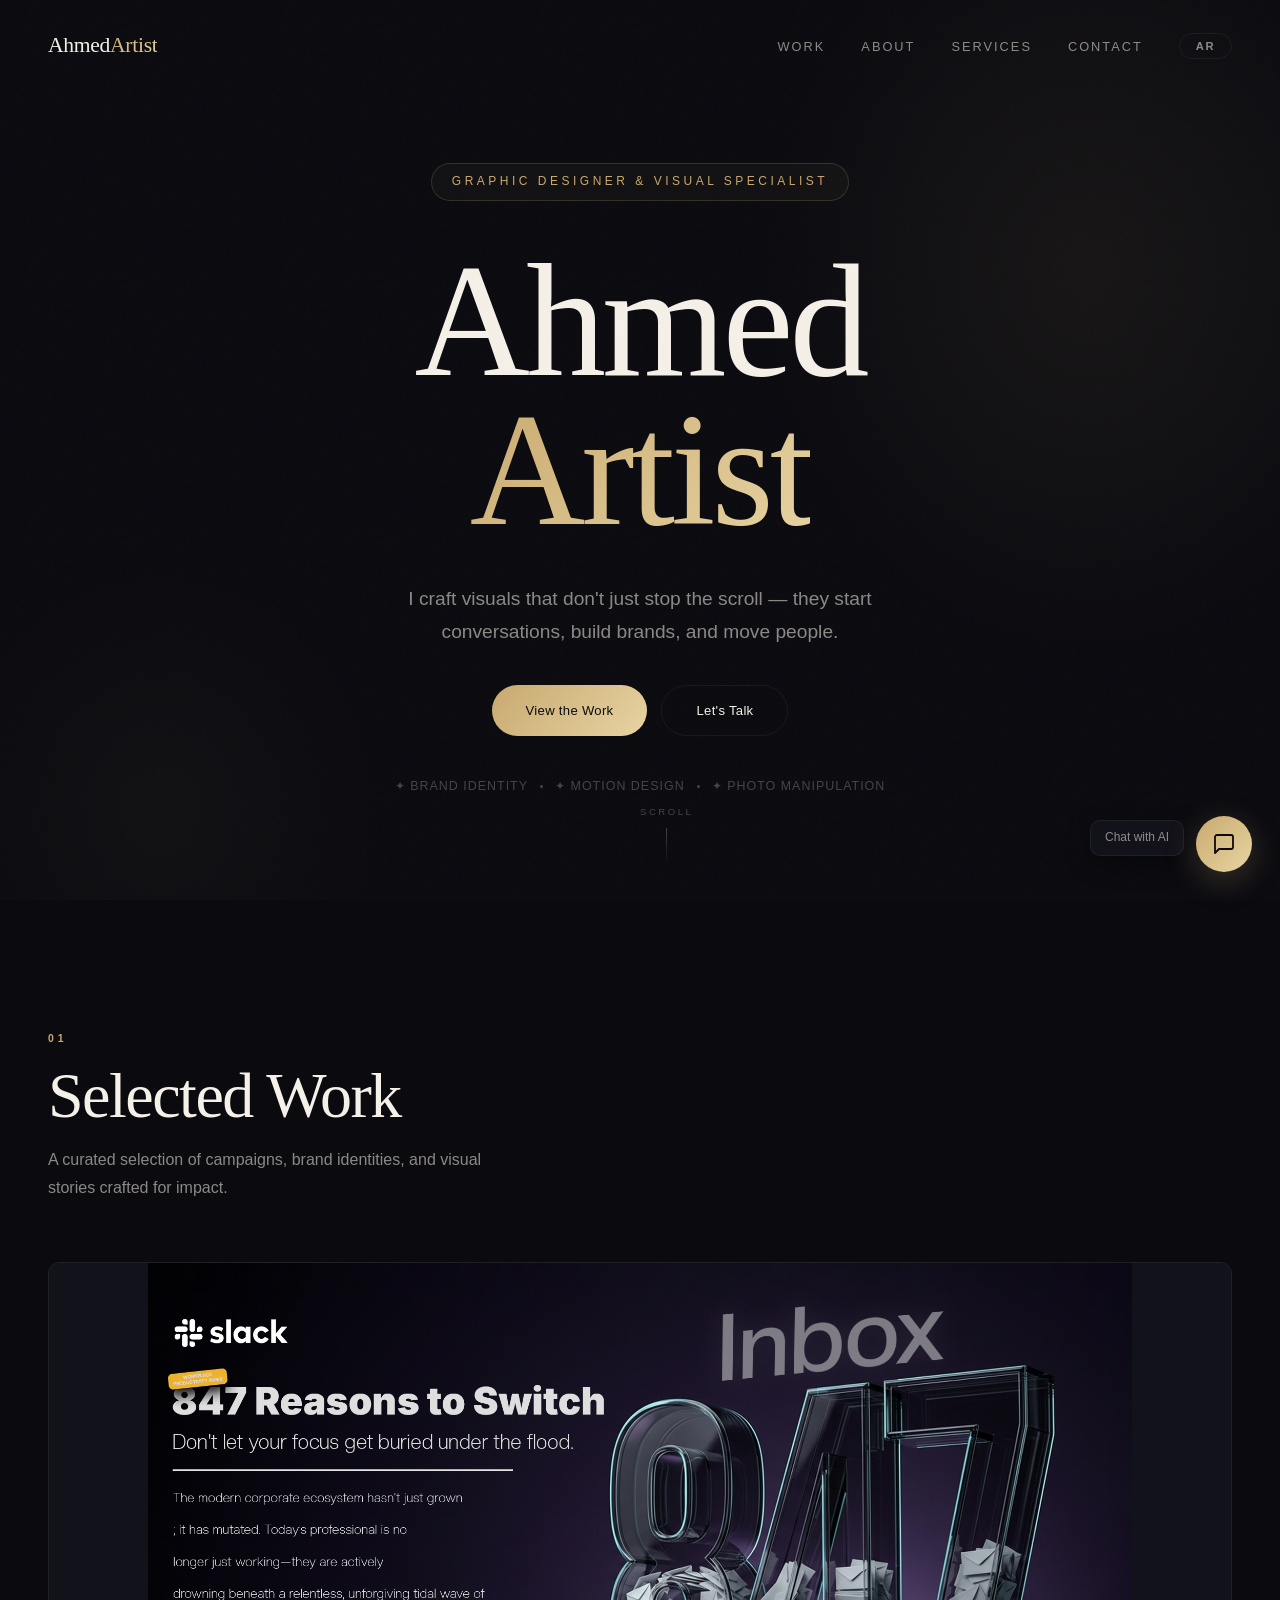
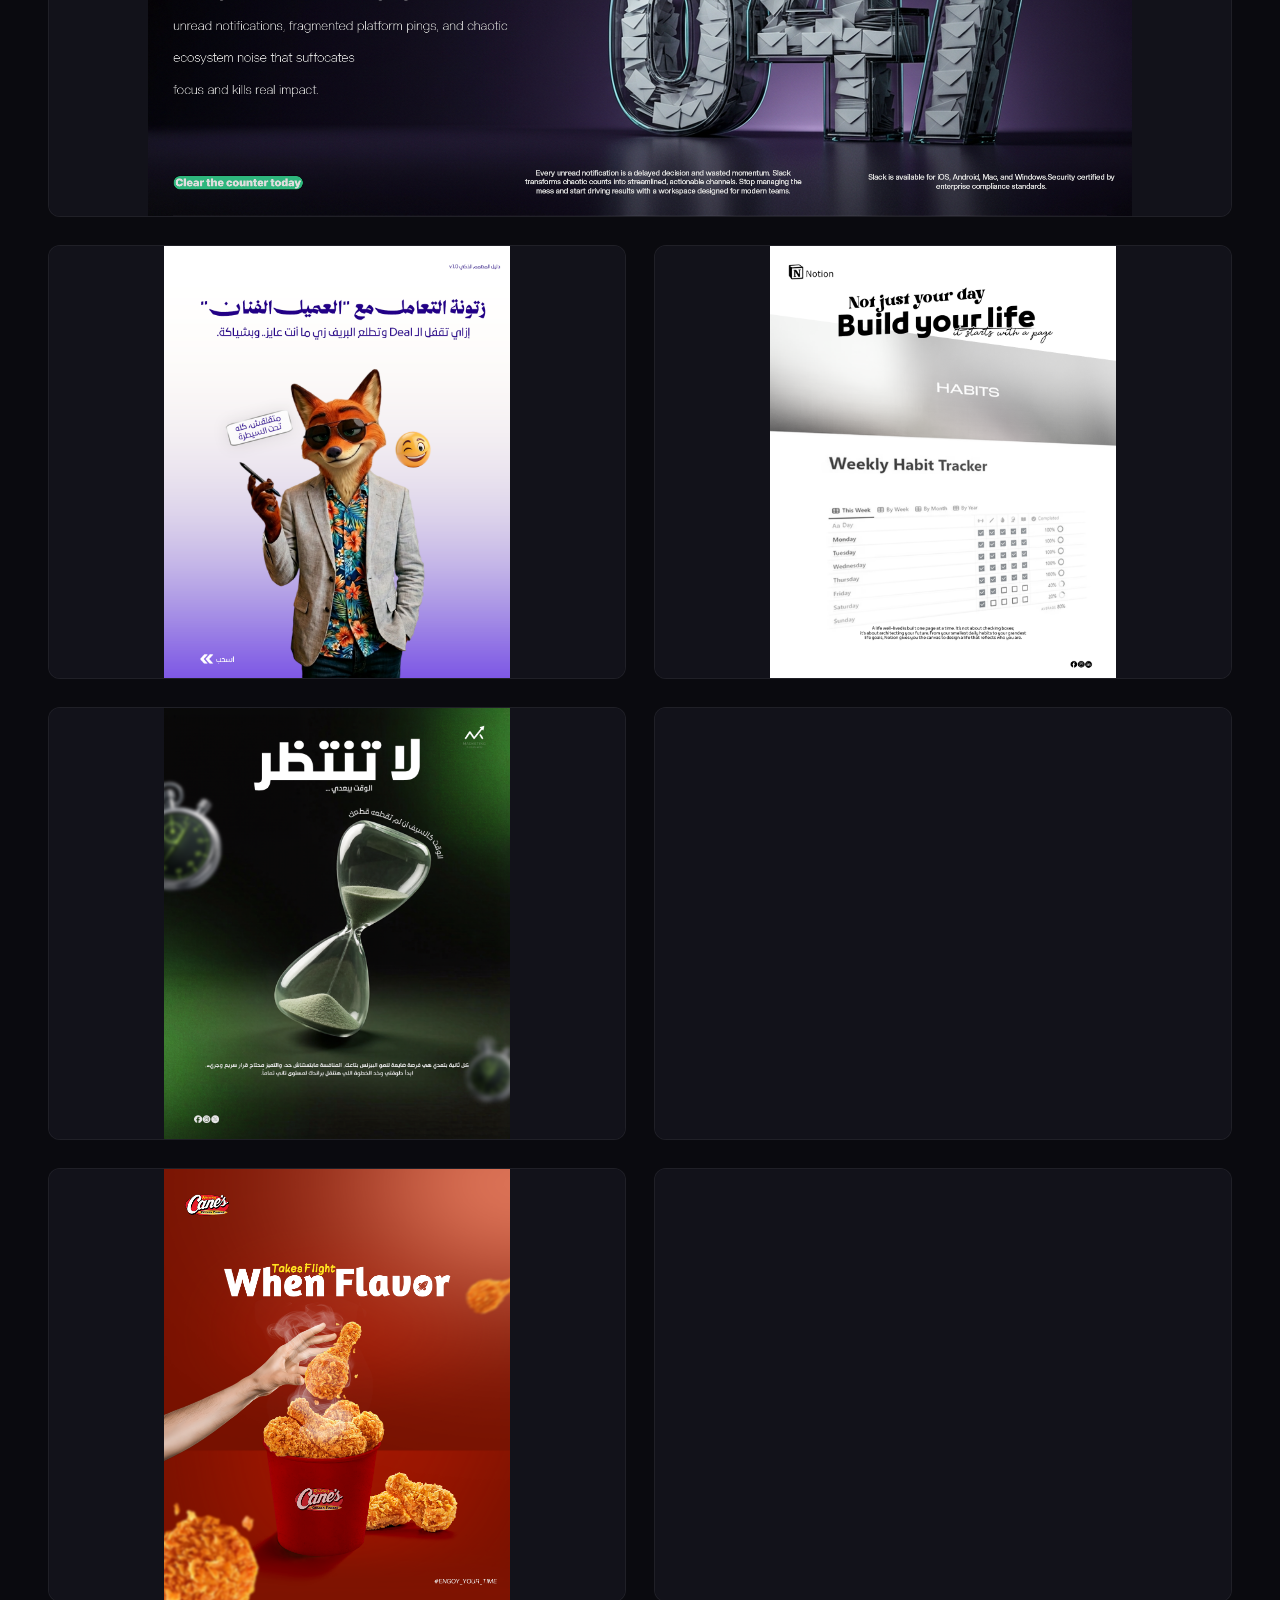
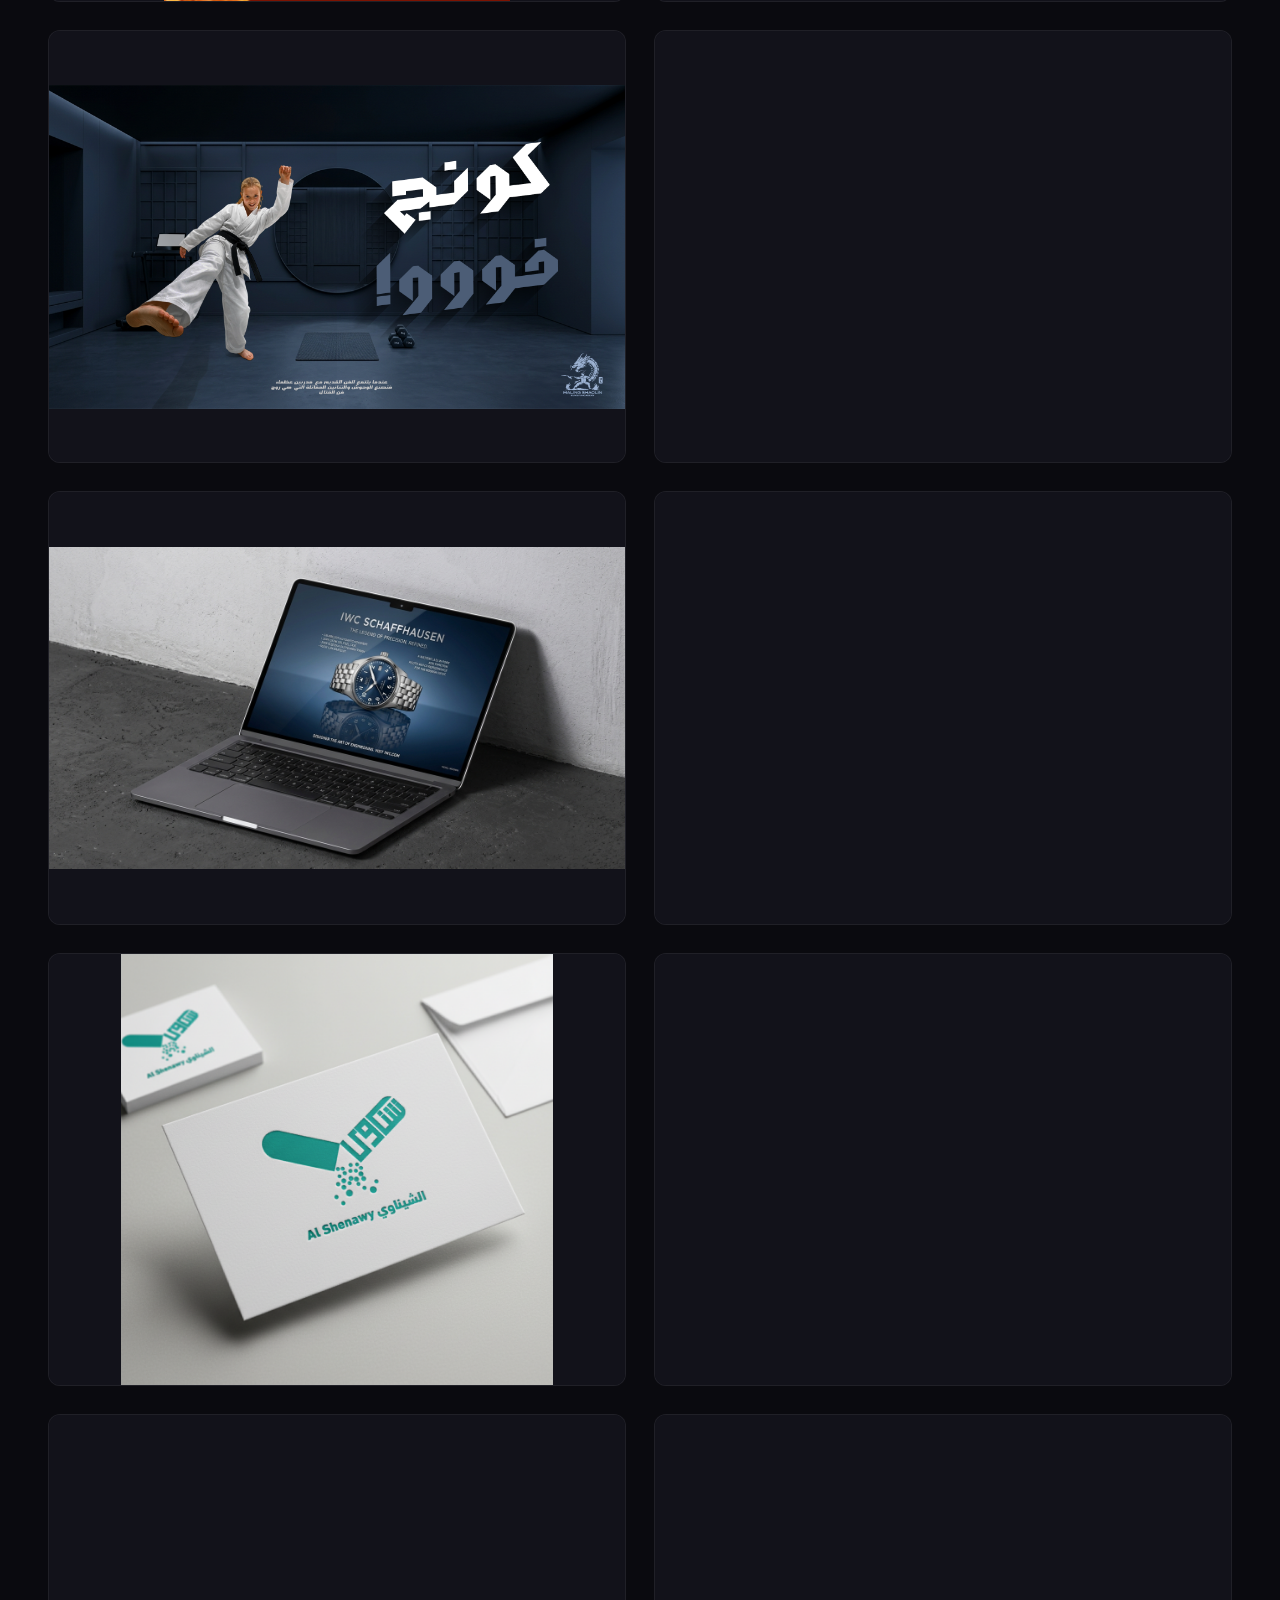
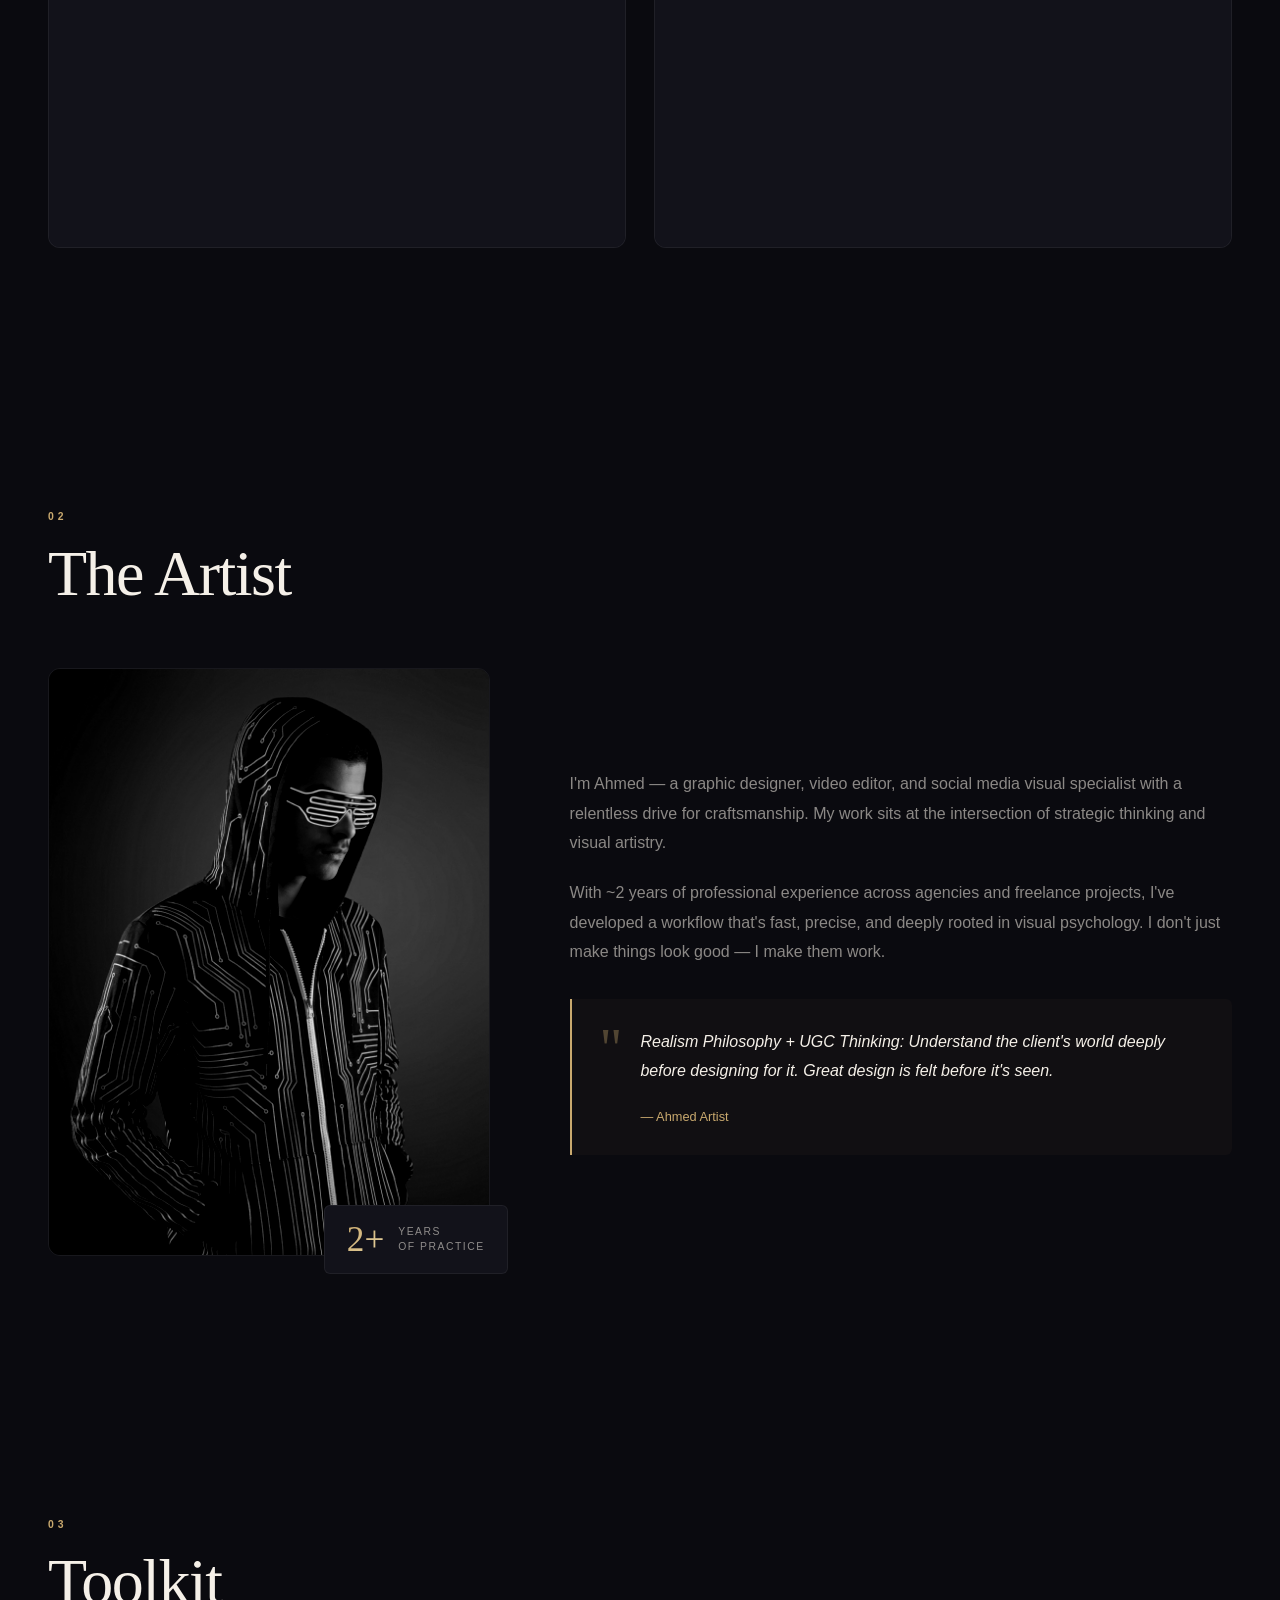
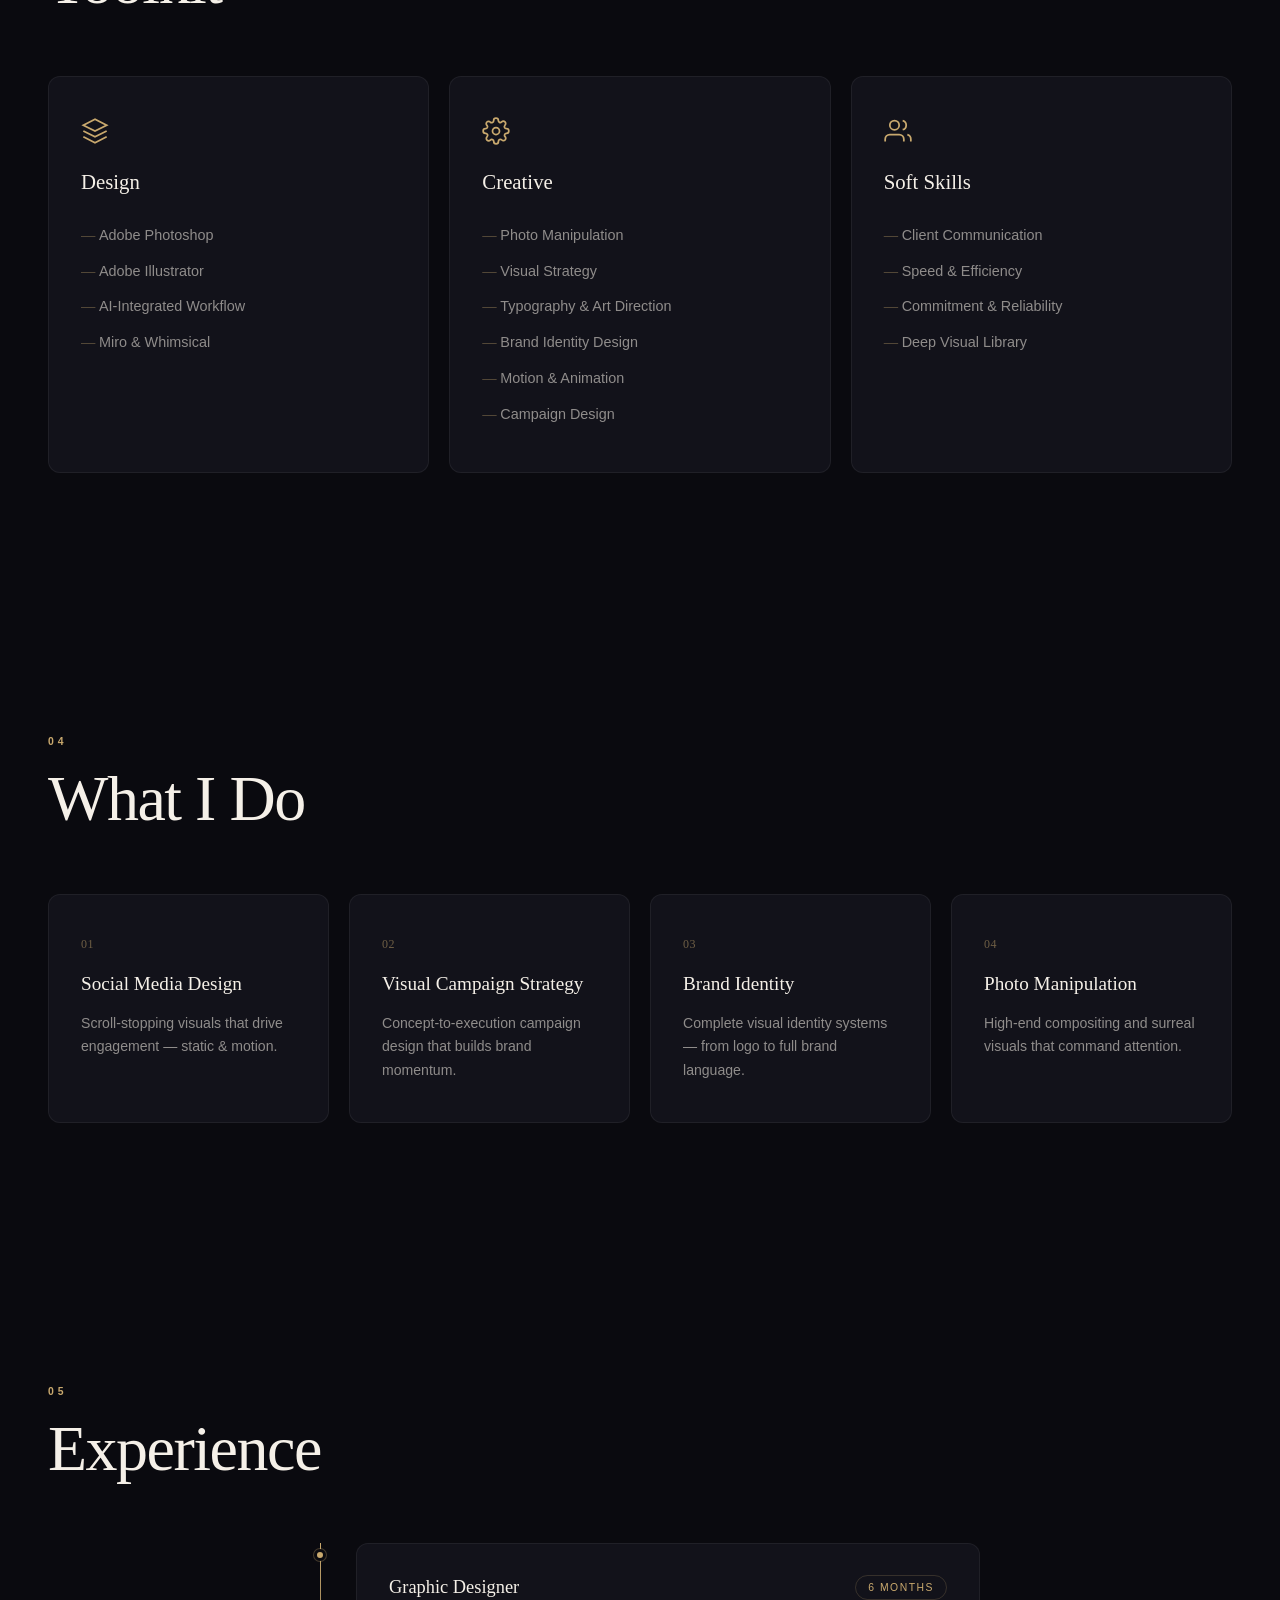
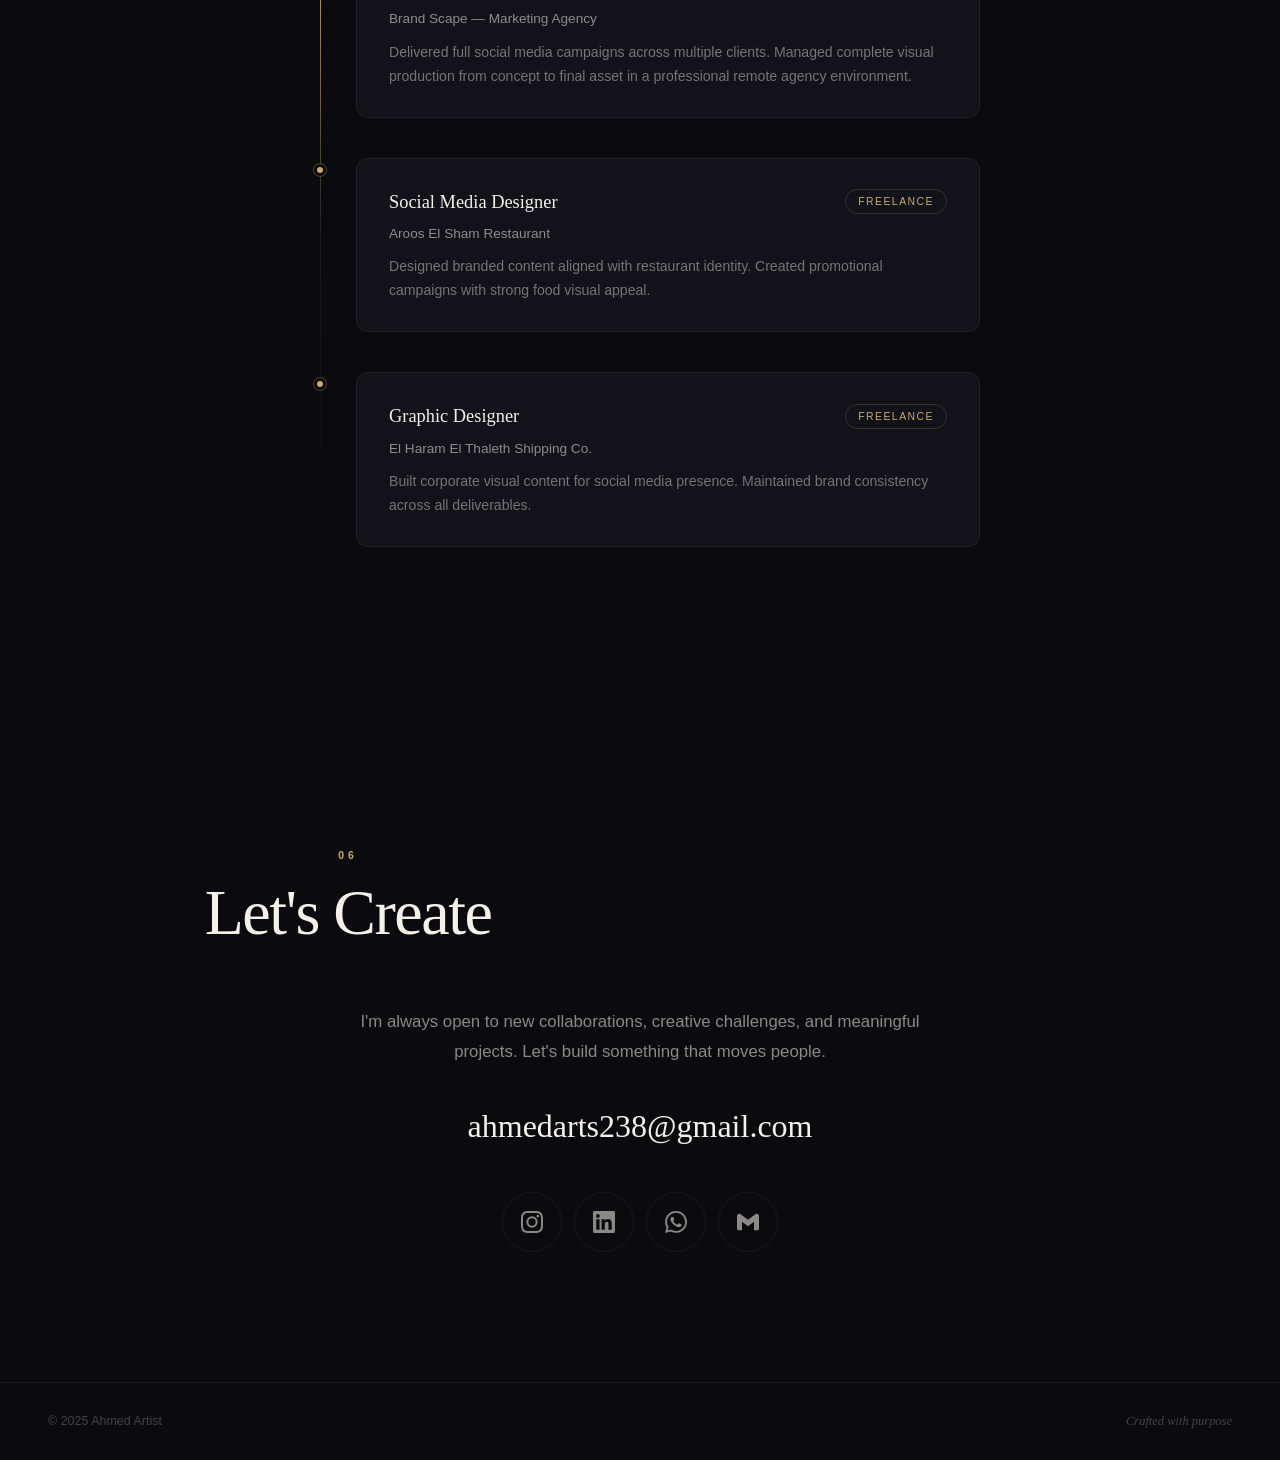
==== commit 072e42b3: "صلحت CSP عشان الشات بوت يشتغل" ====
--- a/index.html
+++ b/index.html
@@ -42,7 +42,7 @@
       "knowsAbout": ["Graphic Design", "Brand Identity", "Social Media Design", "Photo Manipulation", "Motion Design", "Visual Campaign Strategy"]
     }
     </script>
-    <meta http-equiv="Content-Security-Policy" content="default-src 'self'; style-src 'self' https://fonts.googleapis.com 'unsafe-inline'; font-src 'self' https://fonts.gstatic.com; img-src 'self' blob: data:; script-src 'self'; connect-src 'self'; base-uri 'self'; form-action 'self'">
+    <meta http-equiv="Content-Security-Policy" content="default-src 'self'; style-src 'self' https://fonts.googleapis.com 'unsafe-inline'; font-src 'self' https://fonts.gstatic.com; img-src 'self' blob: data:; script-src 'self'; connect-src 'self' https://openrouter.ai; base-uri 'self'; form-action 'self'">
 
     <link rel="preconnect" href="https://fonts.googleapis.com">
     <link rel="preconnect" href="https://fonts.gstatic.com" crossorigin="anonymous">
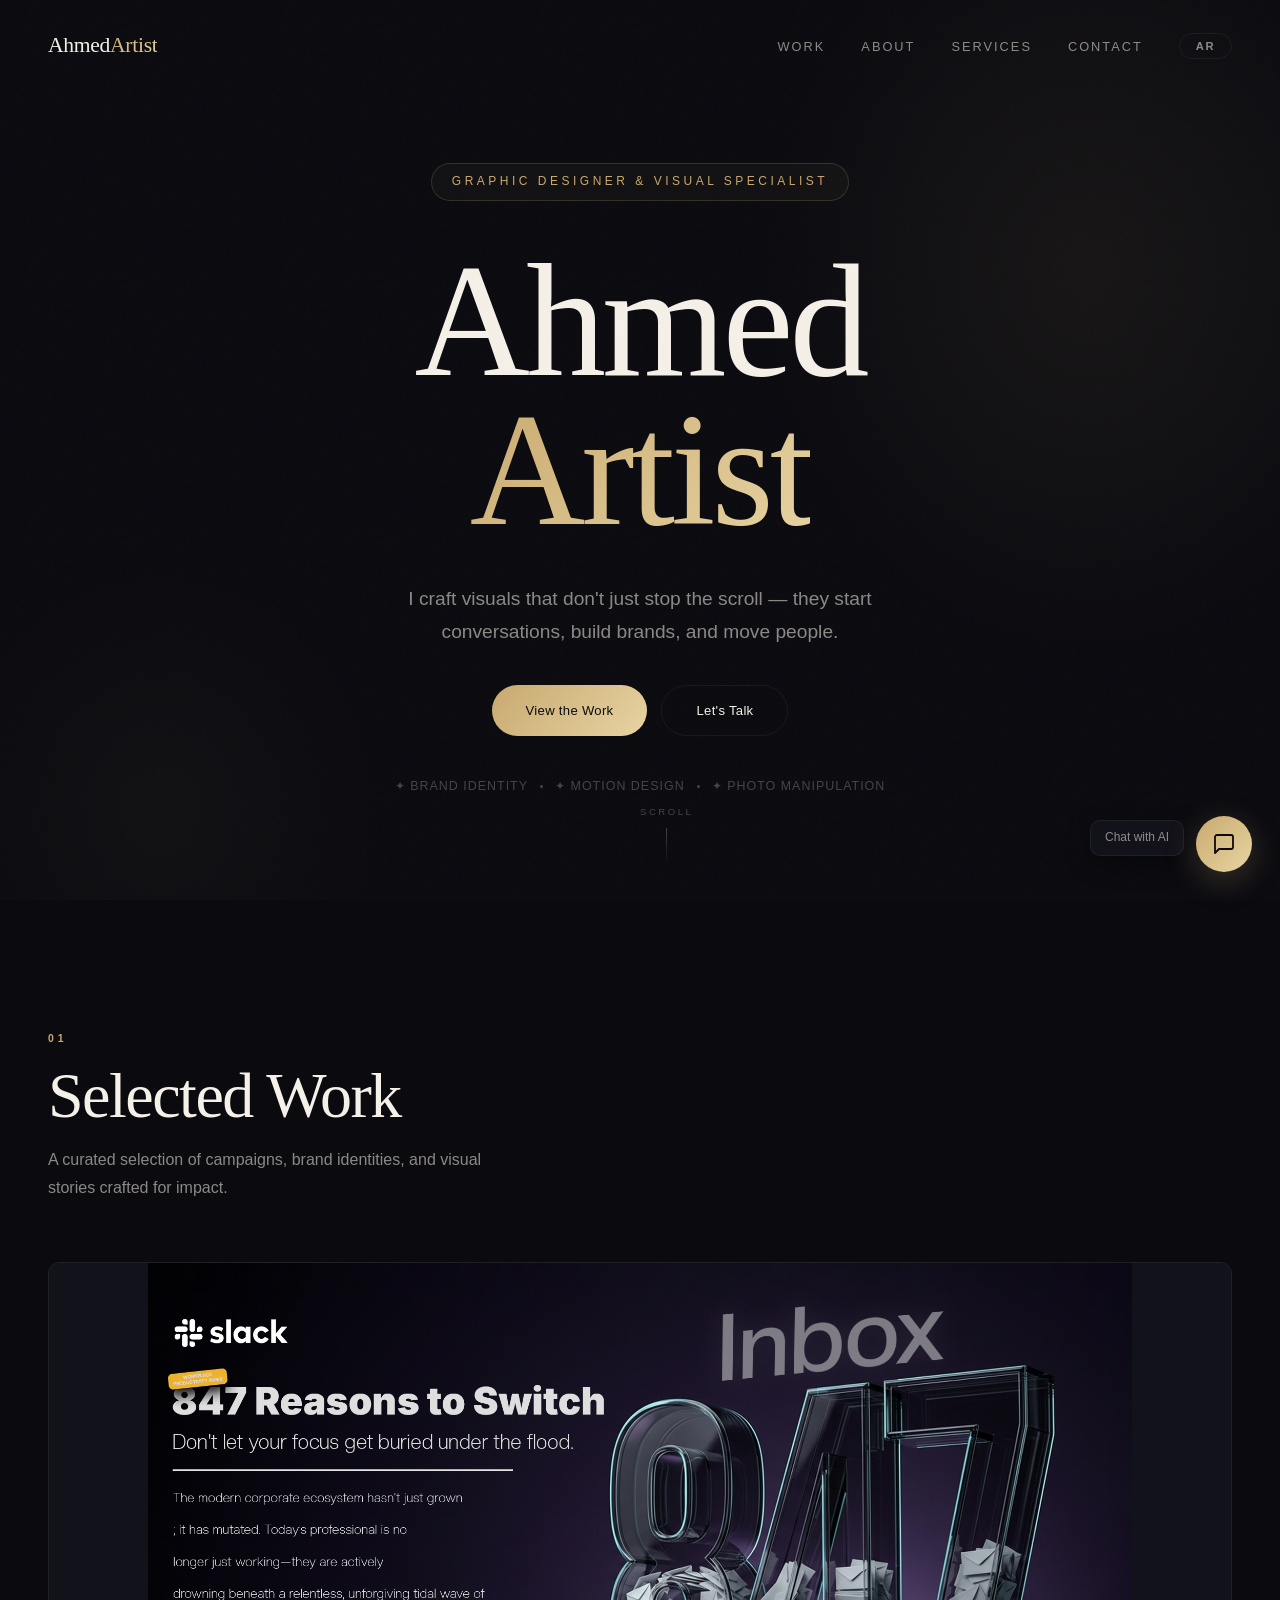
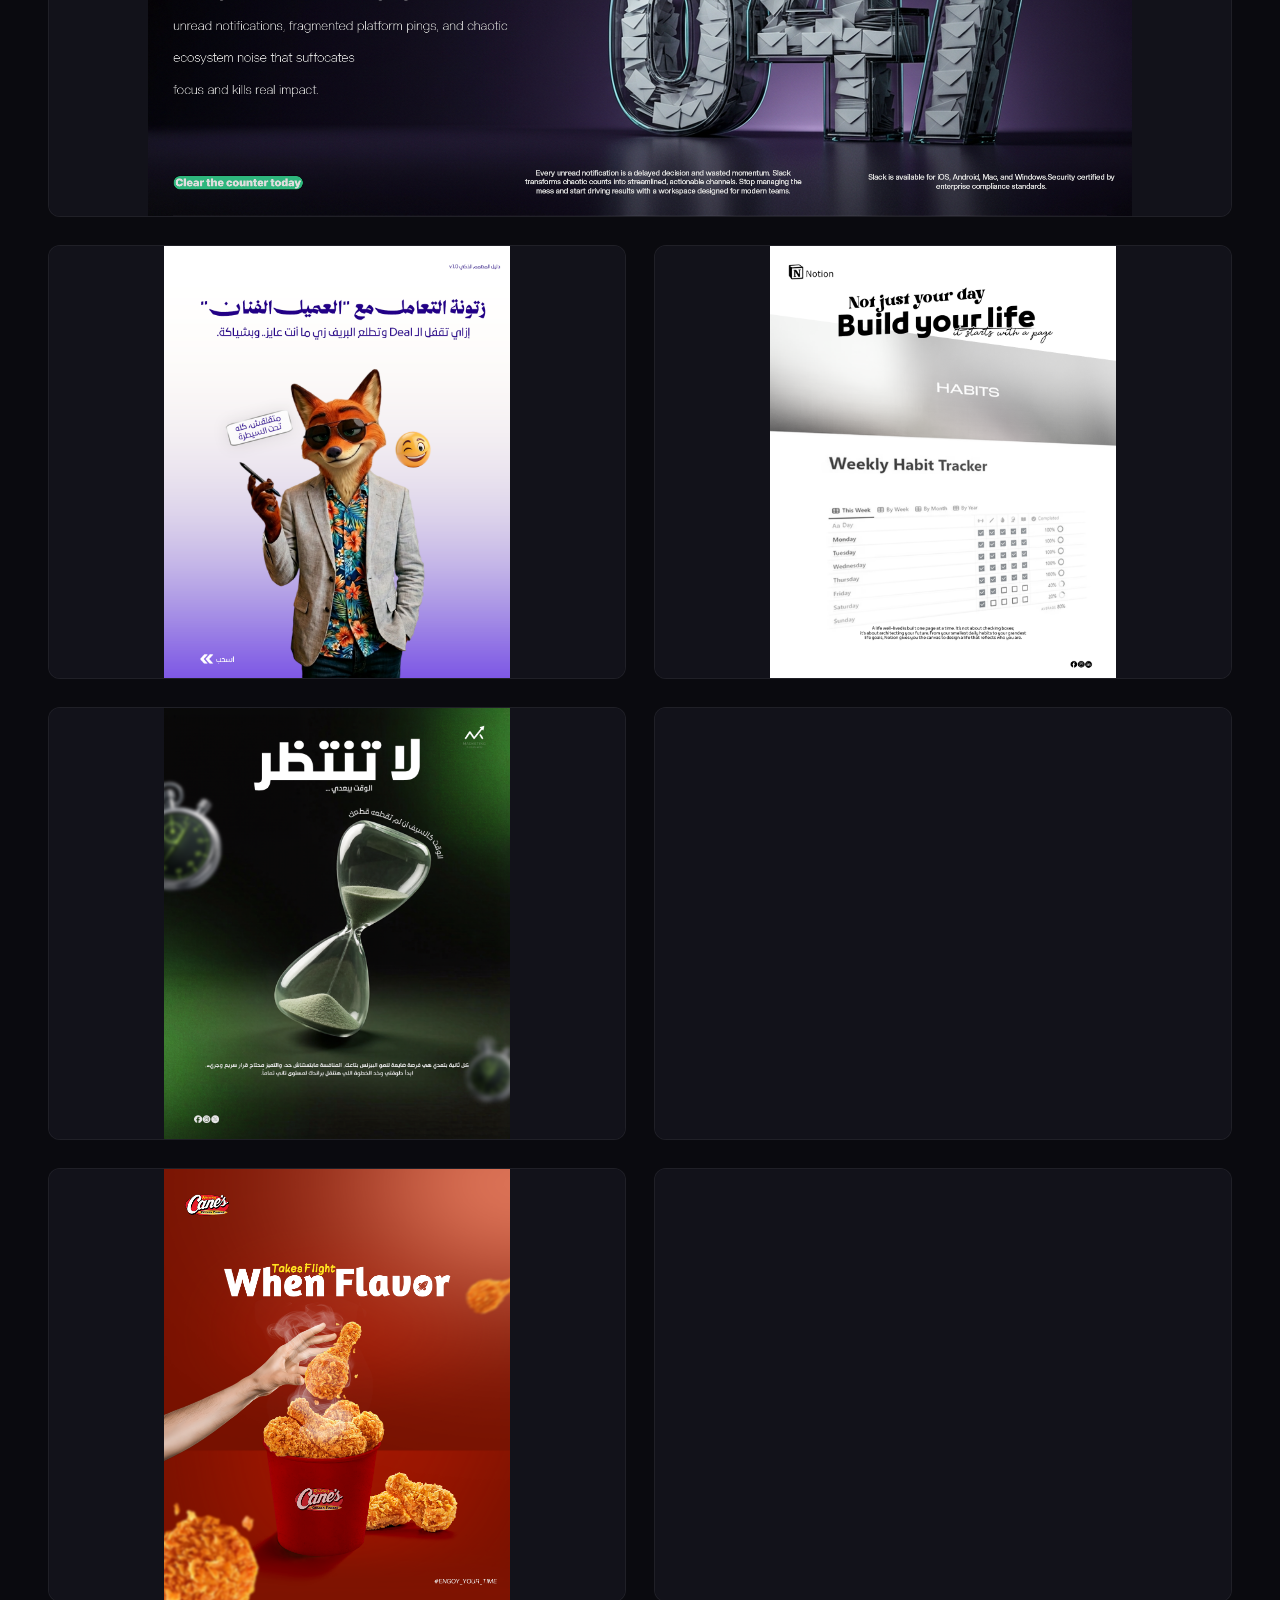
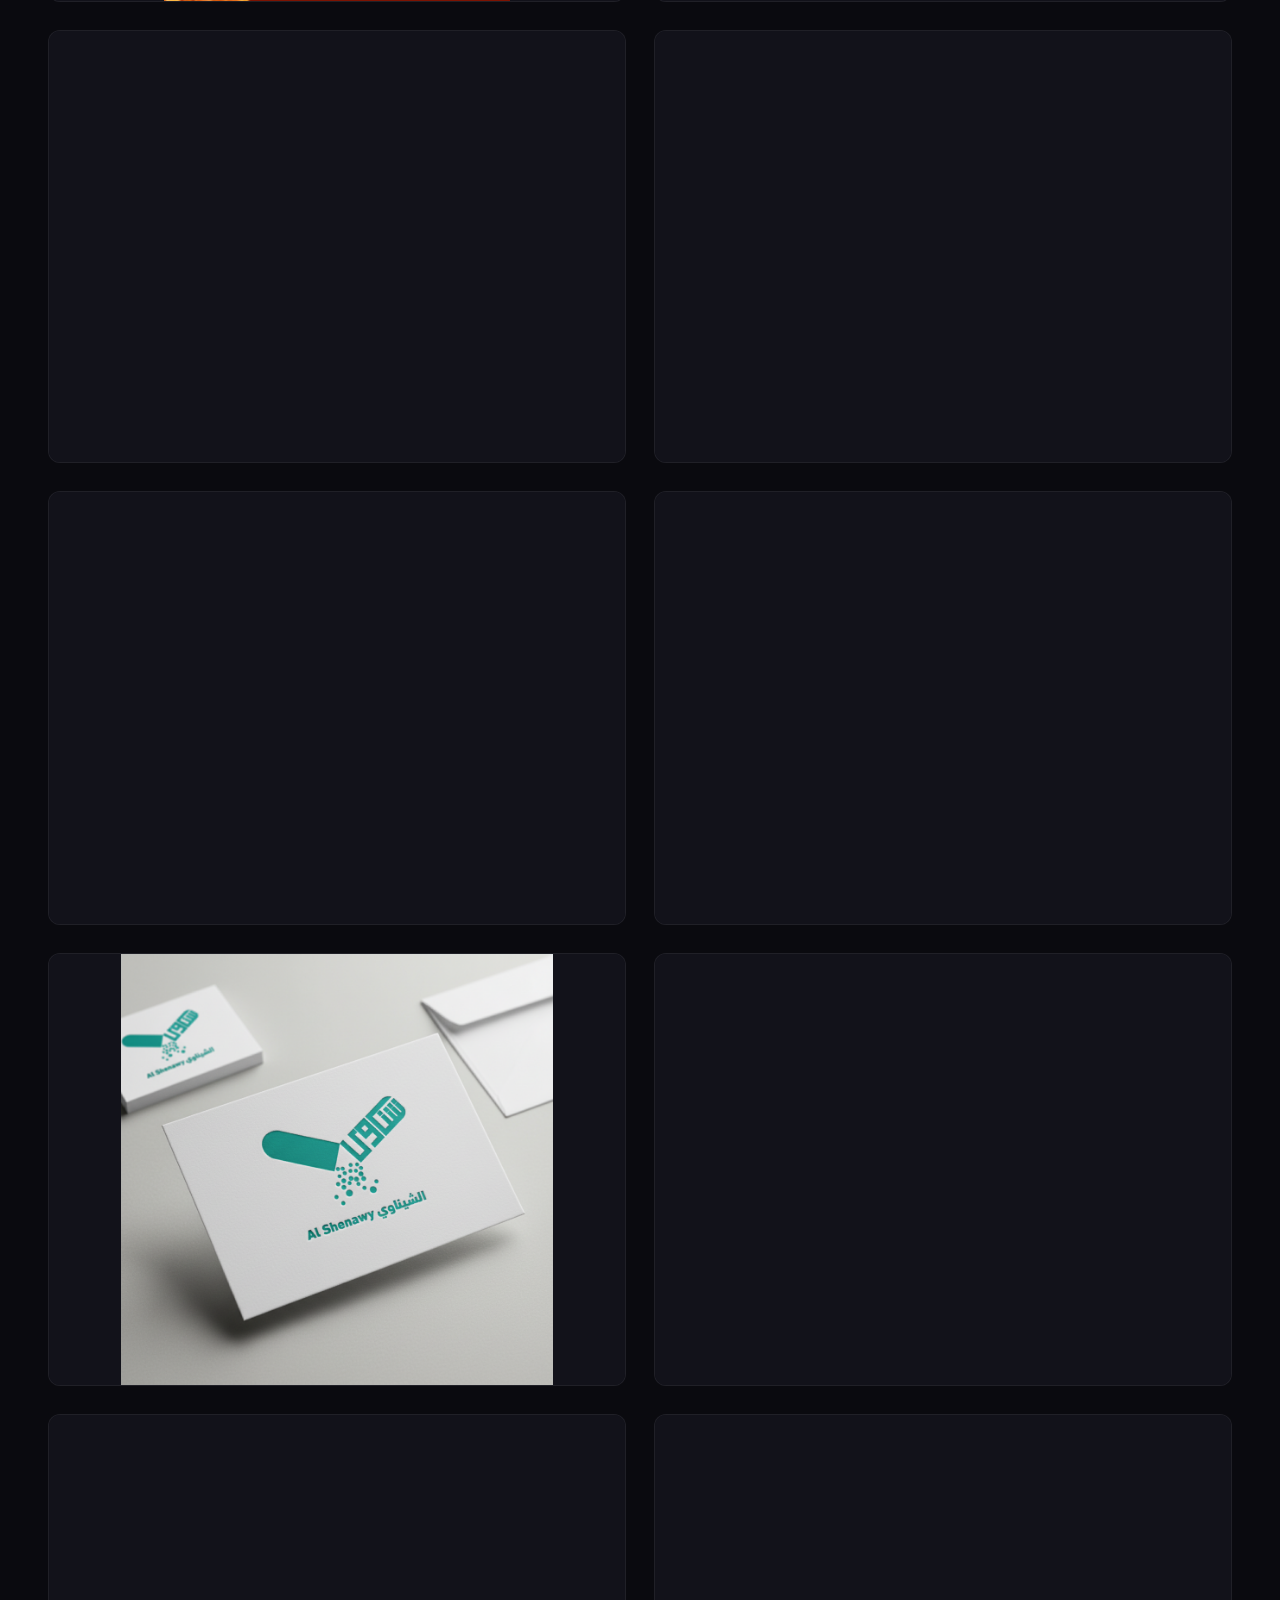
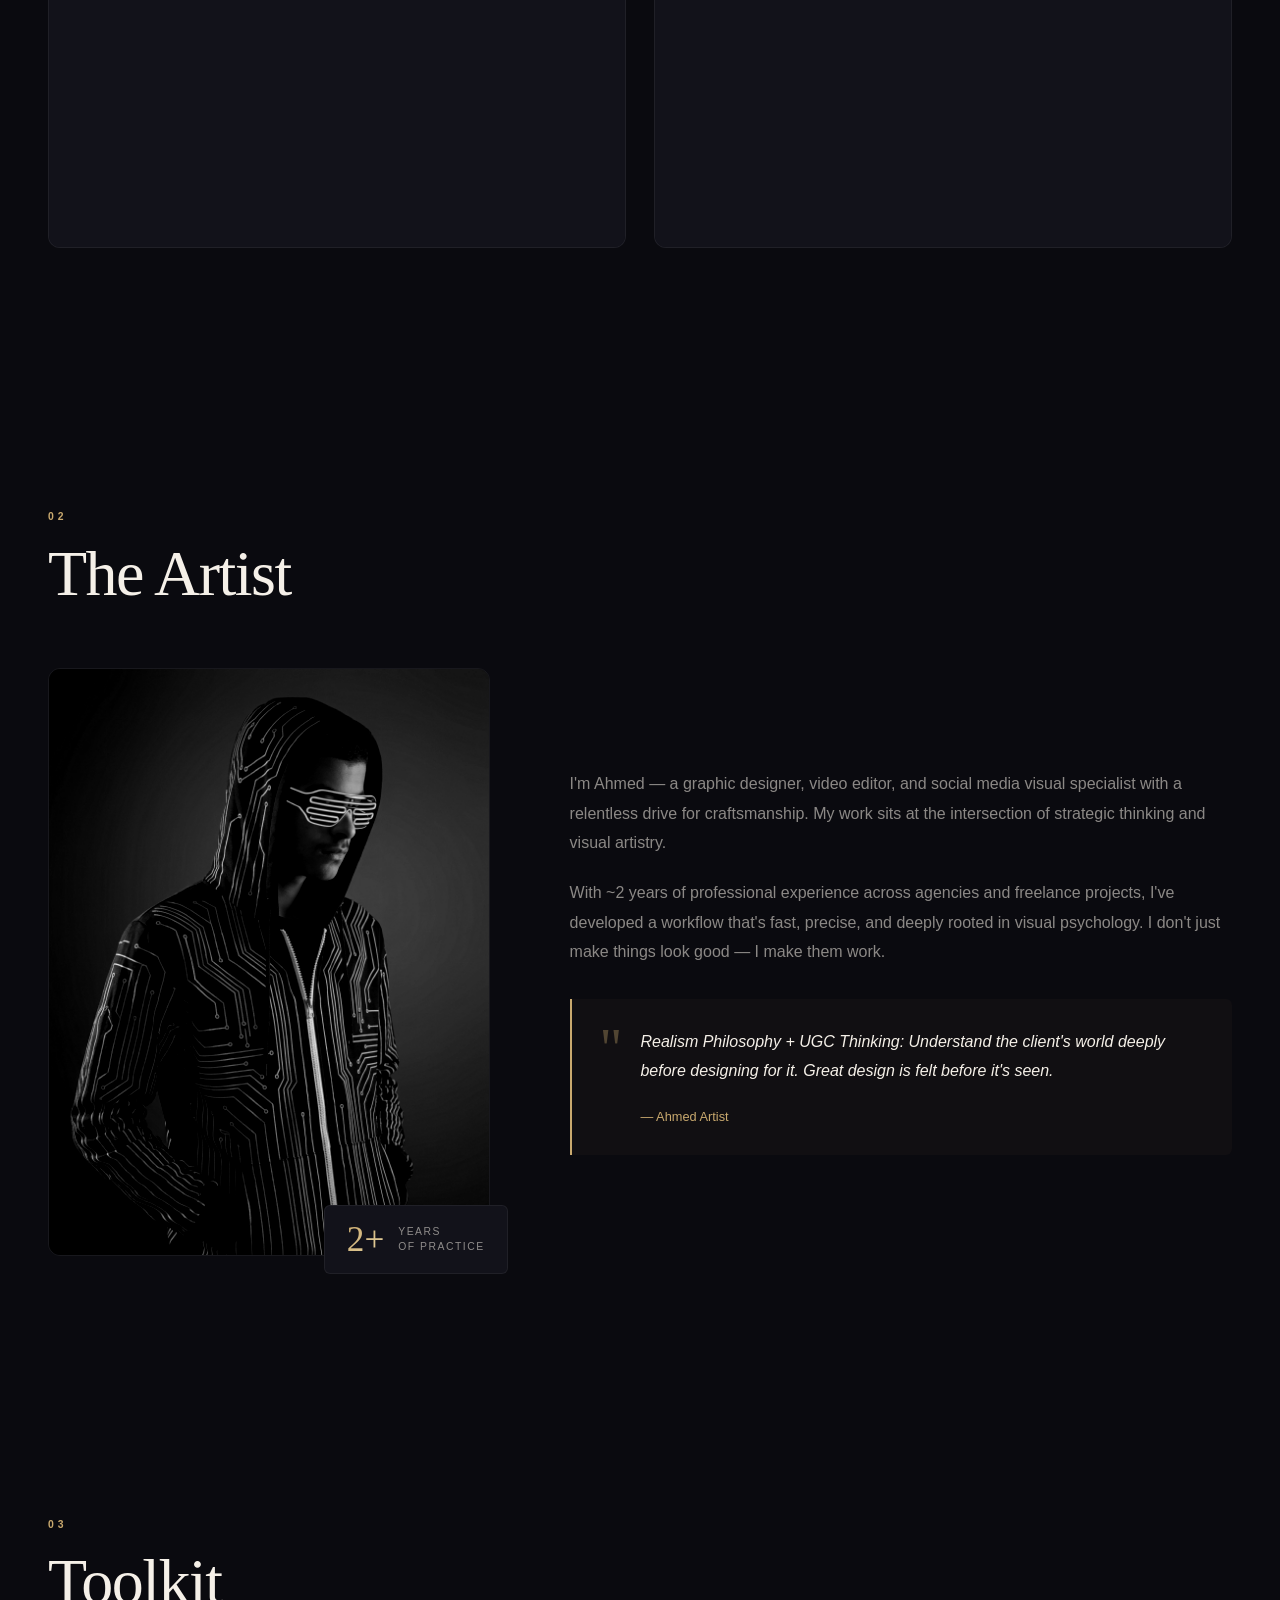
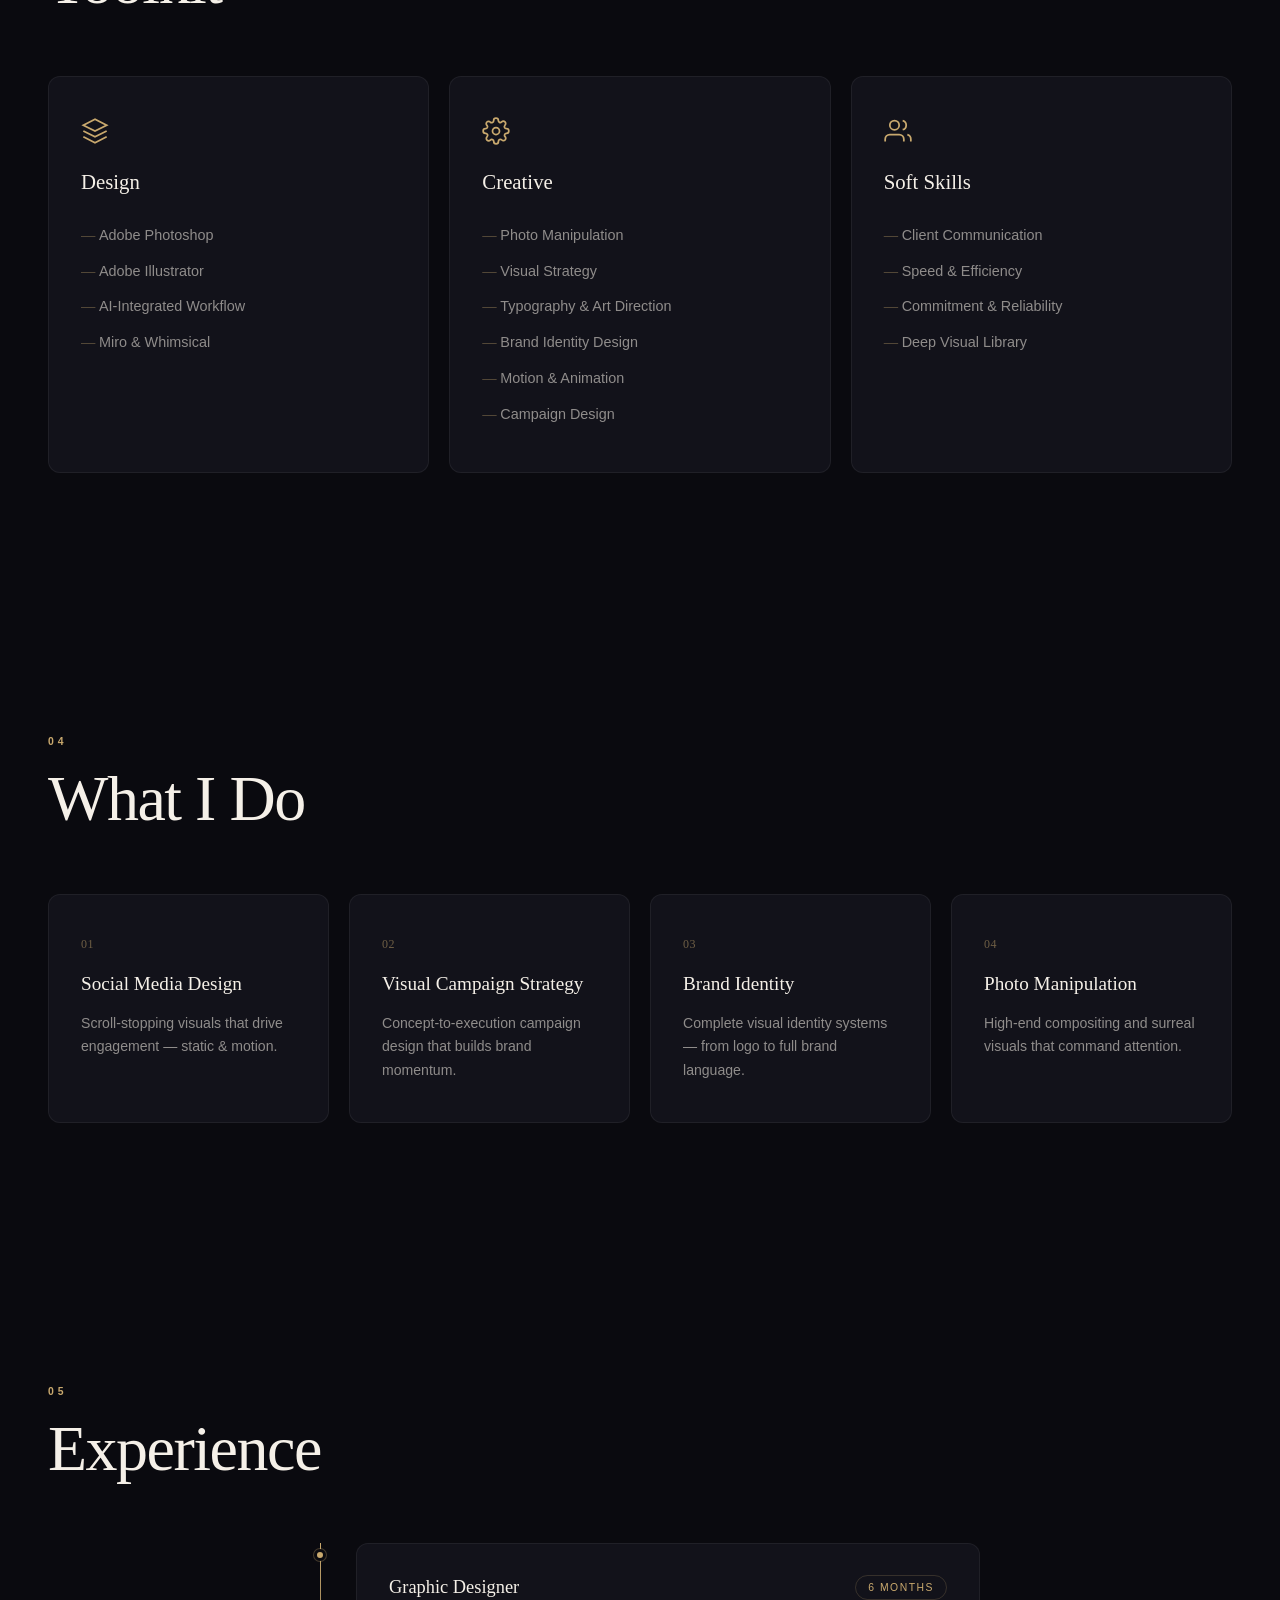
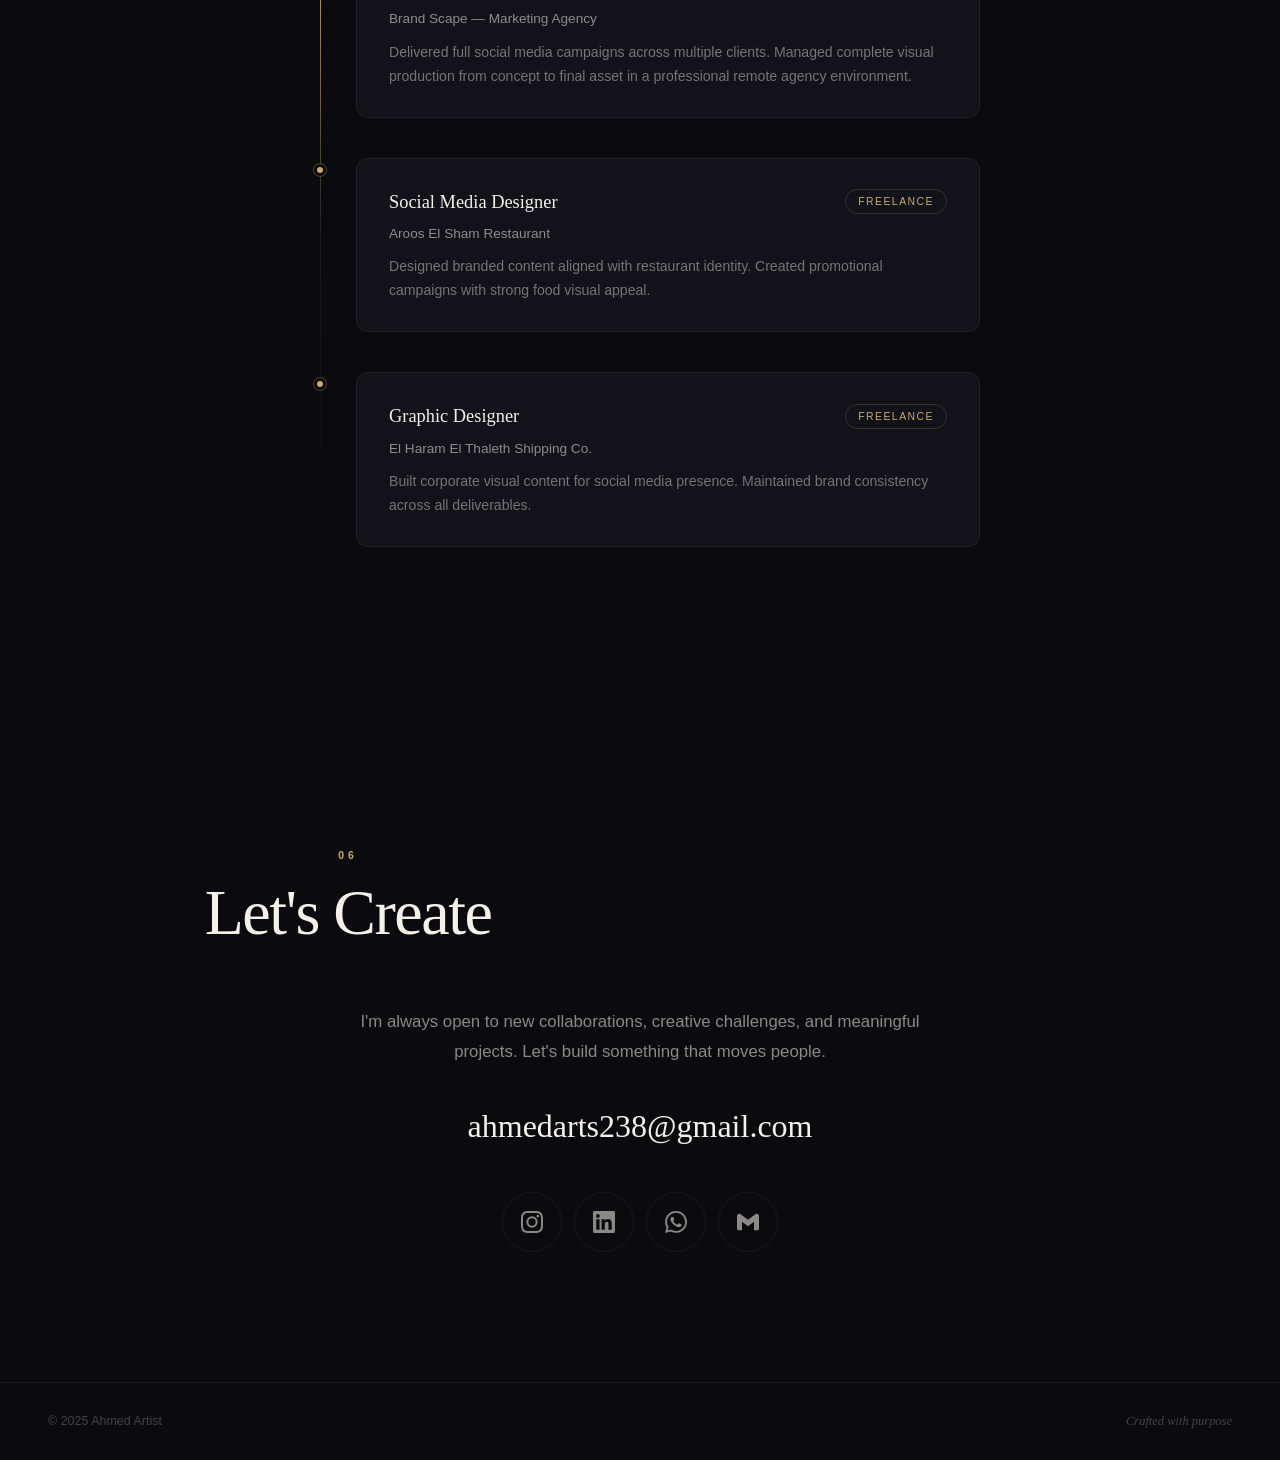
==== commit b8c68d4d: "صلحت كل روابط ahmedabdullaa.github.io -> ahmedarts238-gif.github.io/ahmedabdullaa/" ====
--- a/index.html
+++ b/index.html
@@ -10,8 +10,8 @@
     <meta property="og:title" content="Ahmed Artist — Graphic Designer & Visual Specialist | Portfolio">
     <meta property="og:description" content="Portfolio of Ahmed Artist — Graphic Designer, Video Editor &amp; Social Media Visual Specialist. Premium brand identity, motion design, photo manipulation, and visual campaigns crafted for impact.">
     <meta property="og:type" content="website">
-    <meta property="og:url" content="https://ahmedabdullaa.github.io">
-    <meta property="og:image" content="https://ahmedabdullaa.github.io/ahmed-photo.jpeg">
+    <meta property="og:url" content="https://ahmedarts238-gif.github.io/ahmedabdullaa/">
+    <meta property="og:image" content="https://ahmedarts238-gif.github.io/ahmedabdullaa/ahmed-photo.jpeg">
     <meta property="og:image:width" content="1200">
     <meta property="og:image:height" content="630">
     <meta property="og:locale" content="en_US">
@@ -19,11 +19,11 @@
     <meta name="twitter:card" content="summary_large_image">
     <meta name="twitter:title" content="Ahmed Artist — Graphic Designer & Visual Specialist | Portfolio">
     <meta name="twitter:description" content="Portfolio of Ahmed Artist — Graphic Designer, Video Editor &amp; Social Media Visual Specialist. Premium brand identity, motion design, photo manipulation, and visual campaigns crafted for impact.">
-    <meta name="twitter:image" content="https://ahmedabdullaa.github.io/ahmed-photo.jpeg">
-    <link rel="canonical" href="https://ahmedabdullaa.github.io">
-    <link rel="alternate" hreflang="en" href="https://ahmedabdullaa.github.io">
-    <link rel="alternate" hreflang="ar" href="https://ahmedabdullaa.github.io/ar">
-    <link rel="alternate" hreflang="x-default" href="https://ahmedabdullaa.github.io">
+    <meta name="twitter:image" content="https://ahmedarts238-gif.github.io/ahmedabdullaa/ahmed-photo.jpeg">
+    <link rel="canonical" href="https://ahmedarts238-gif.github.io/ahmedabdullaa/">
+    <link rel="alternate" hreflang="en" href="https://ahmedarts238-gif.github.io/ahmedabdullaa/">
+    <link rel="alternate" hreflang="ar" href="https://ahmedarts238-gif.github.io/ahmedabdullaa/ar">
+    <link rel="alternate" hreflang="x-default" href="https://ahmedarts238-gif.github.io/ahmedabdullaa/">
     <script type="application/ld+json">
     {
       "@context": "https://schema.org",
@@ -32,13 +32,13 @@
       "givenName": "Ahmed",
       "familyName": "Abdullah",
       "jobTitle": "Graphic Designer &amp; Visual Specialist",
-      "url": "https://ahmedabdullaa.github.io",
+      "url": "https://ahmedarts238-gif.github.io/ahmedabdullaa/",
       "sameAs": [
         "https://www.instagram.com/ahmed_artist1",
         "https://www.linkedin.com/in/ahmed-artist1"
       ],
       "email": "ahmedarts238@gmail.com",
-      "image": "https://ahmedabdullaa.github.io/ahmed-photo.jpeg",
+      "image": "https://ahmedarts238-gif.github.io/ahmedabdullaa/ahmed-photo.jpeg",
       "knowsAbout": ["Graphic Design", "Brand Identity", "Social Media Design", "Photo Manipulation", "Motion Design", "Visual Campaign Strategy"]
     }
     </script>
